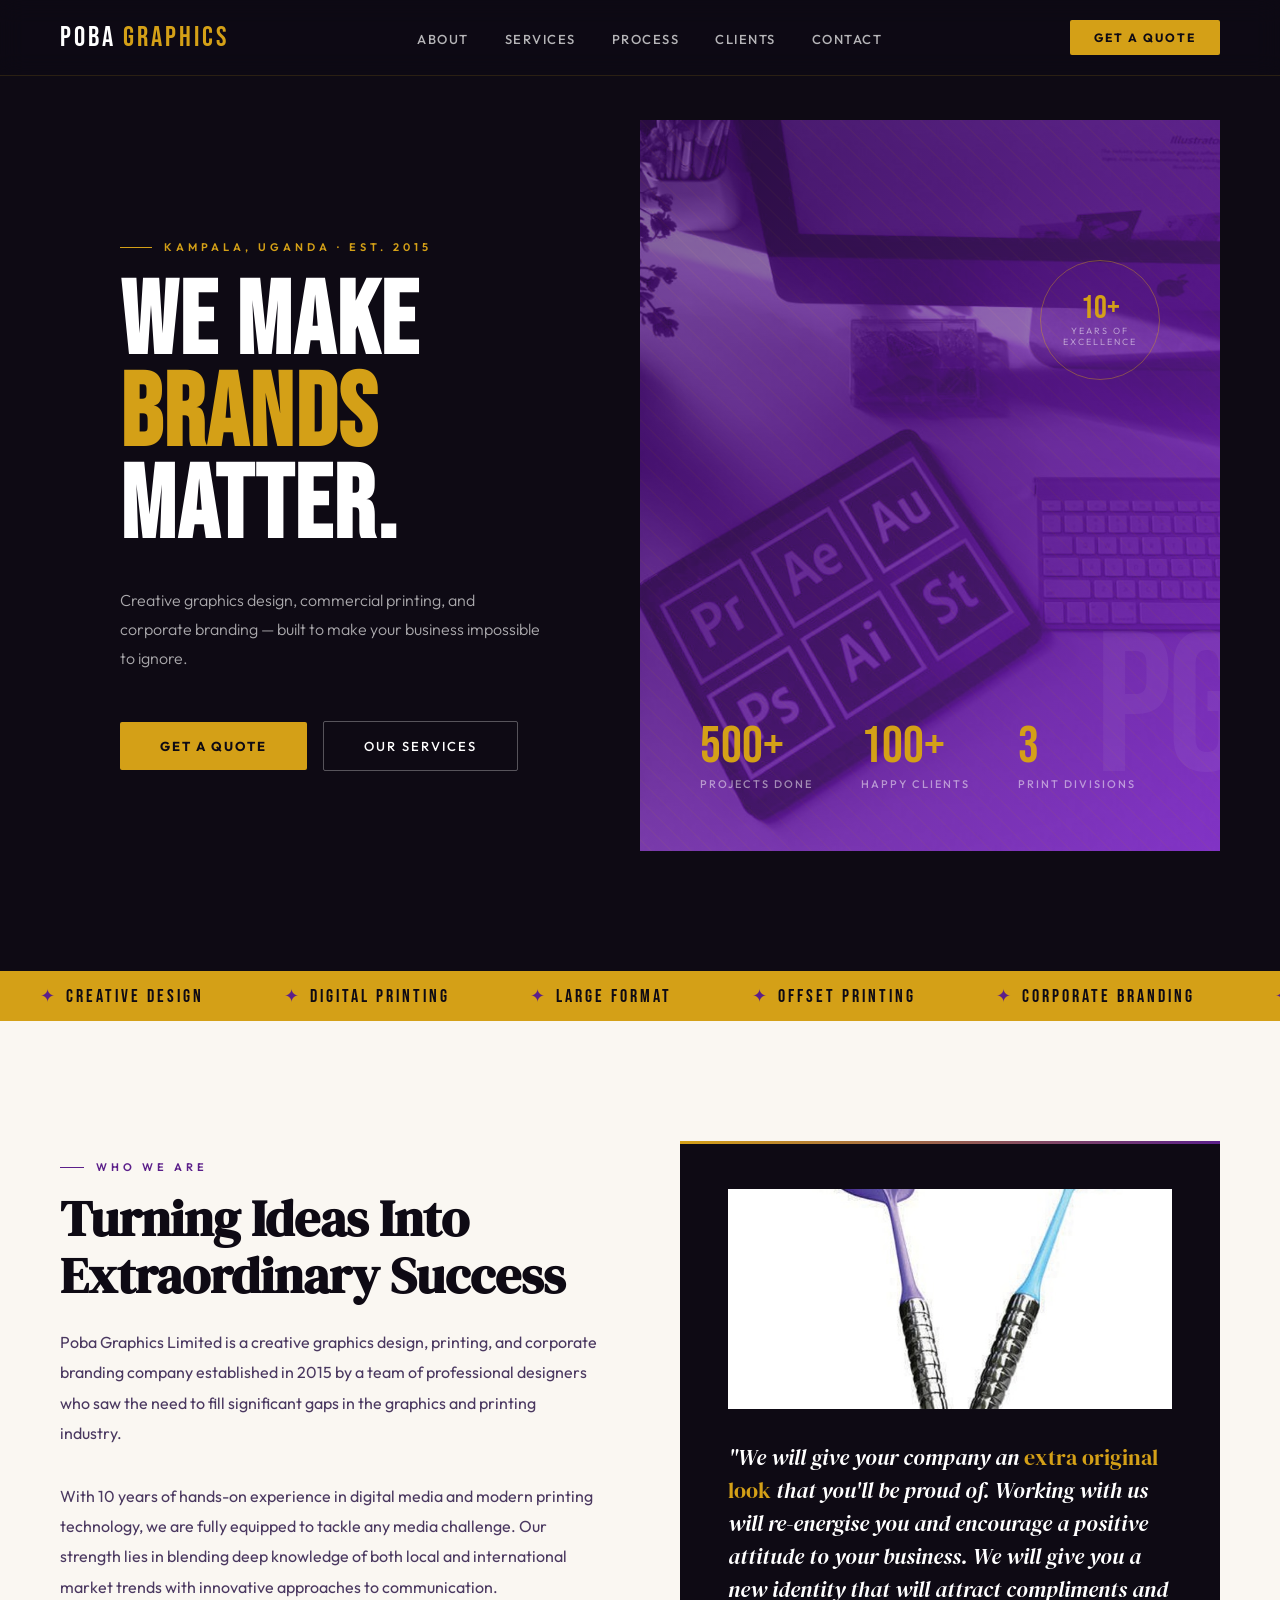
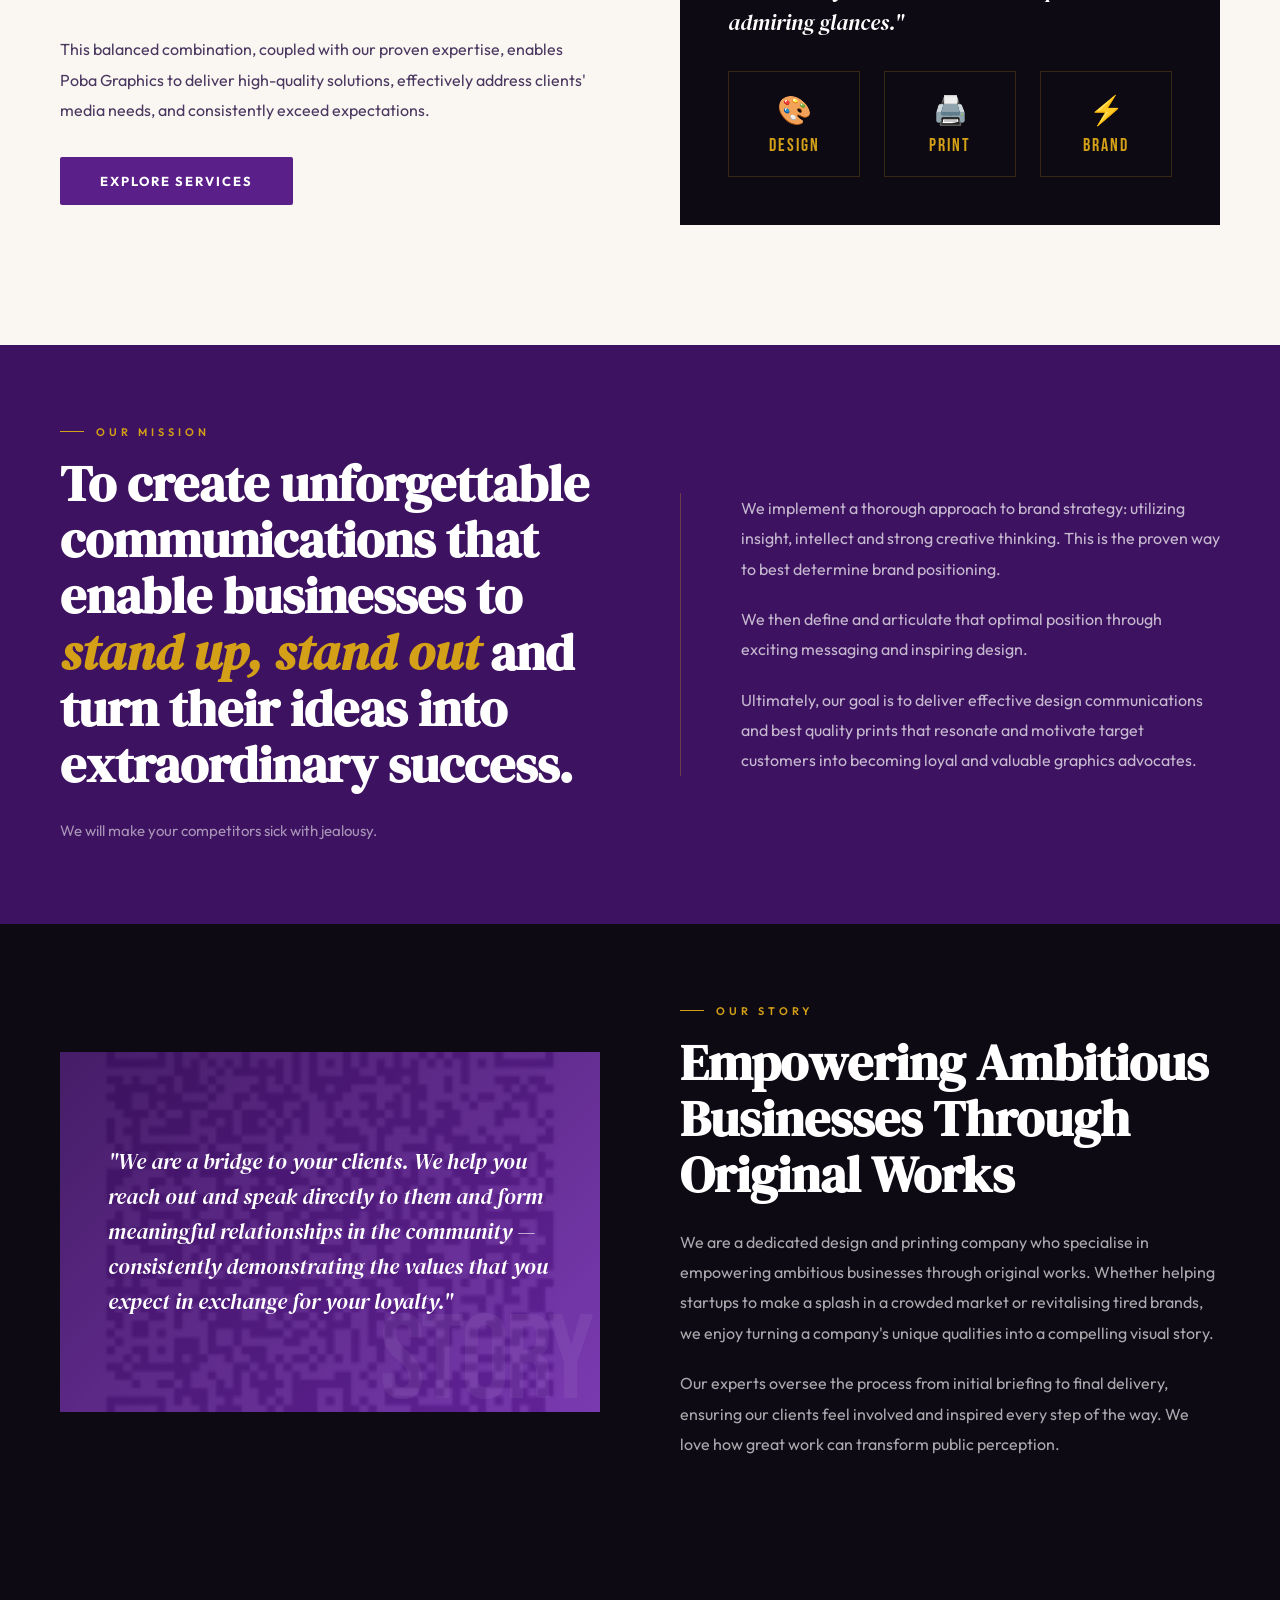
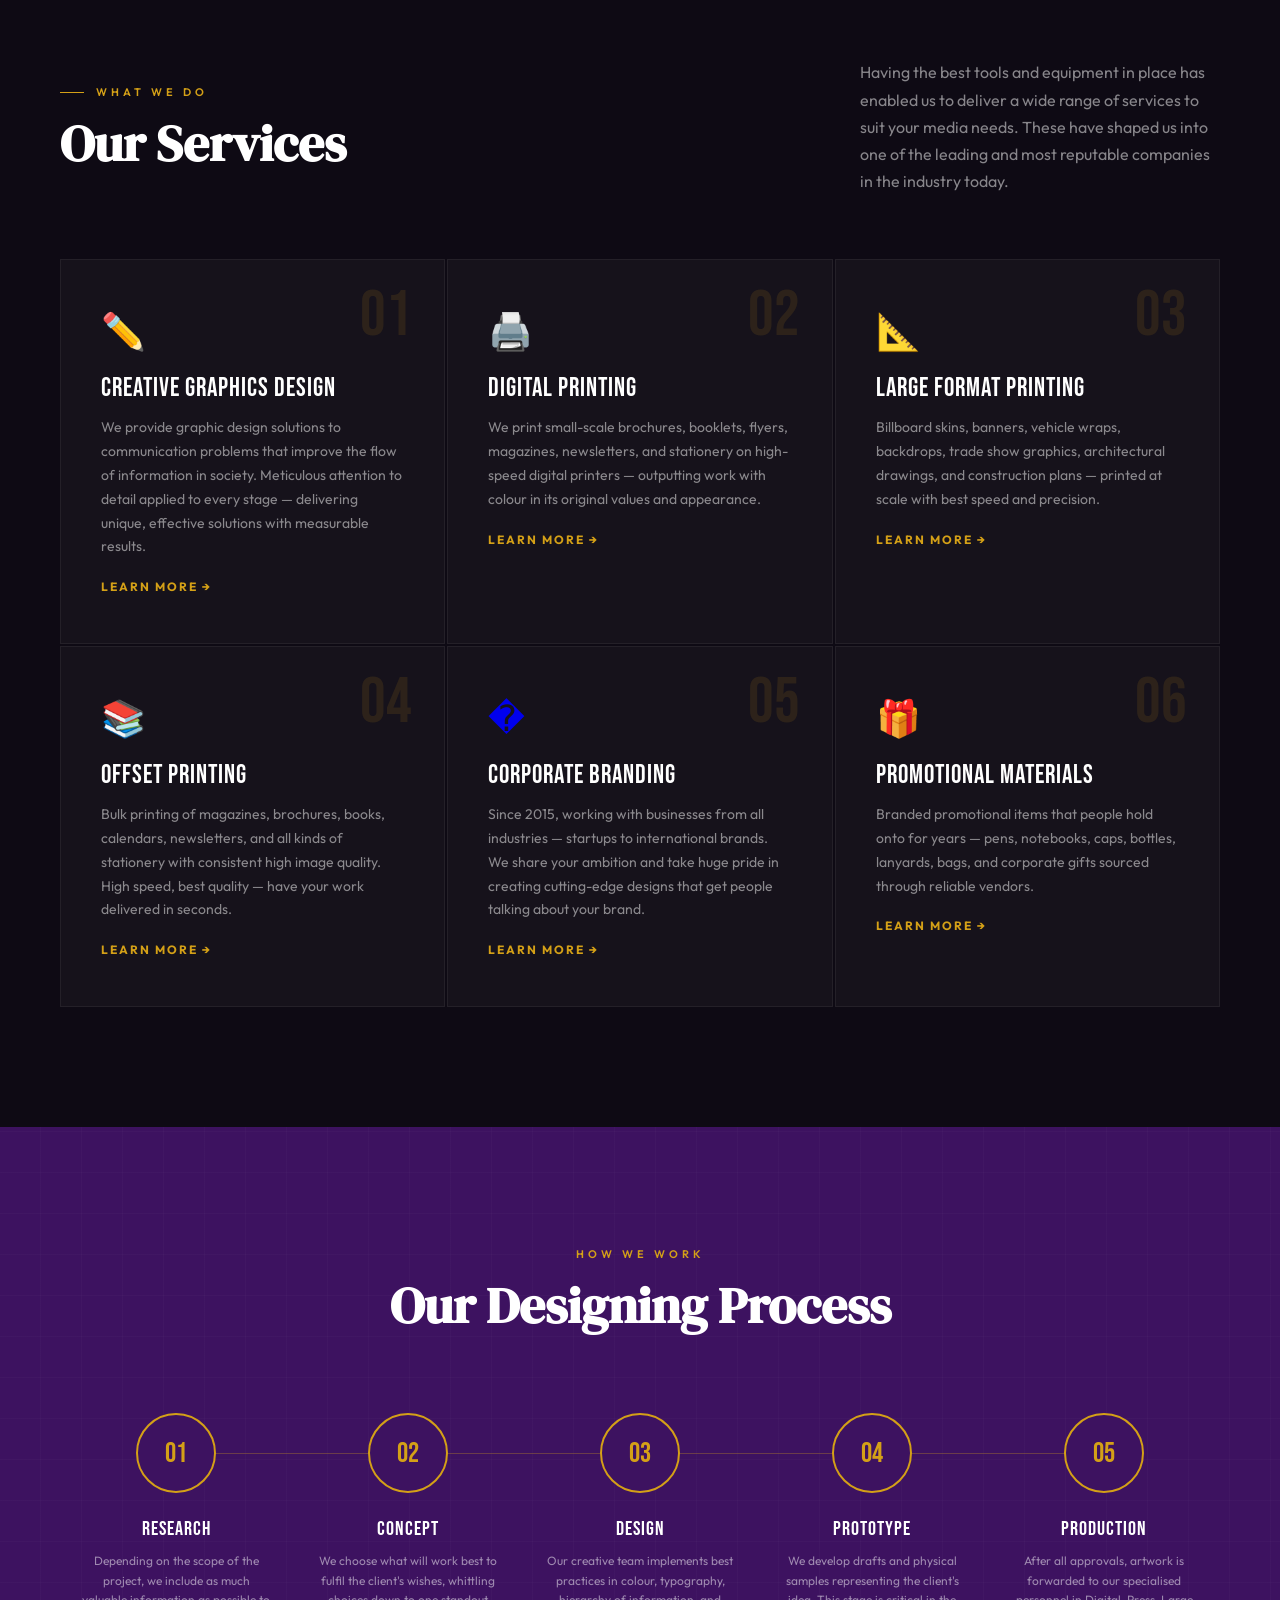
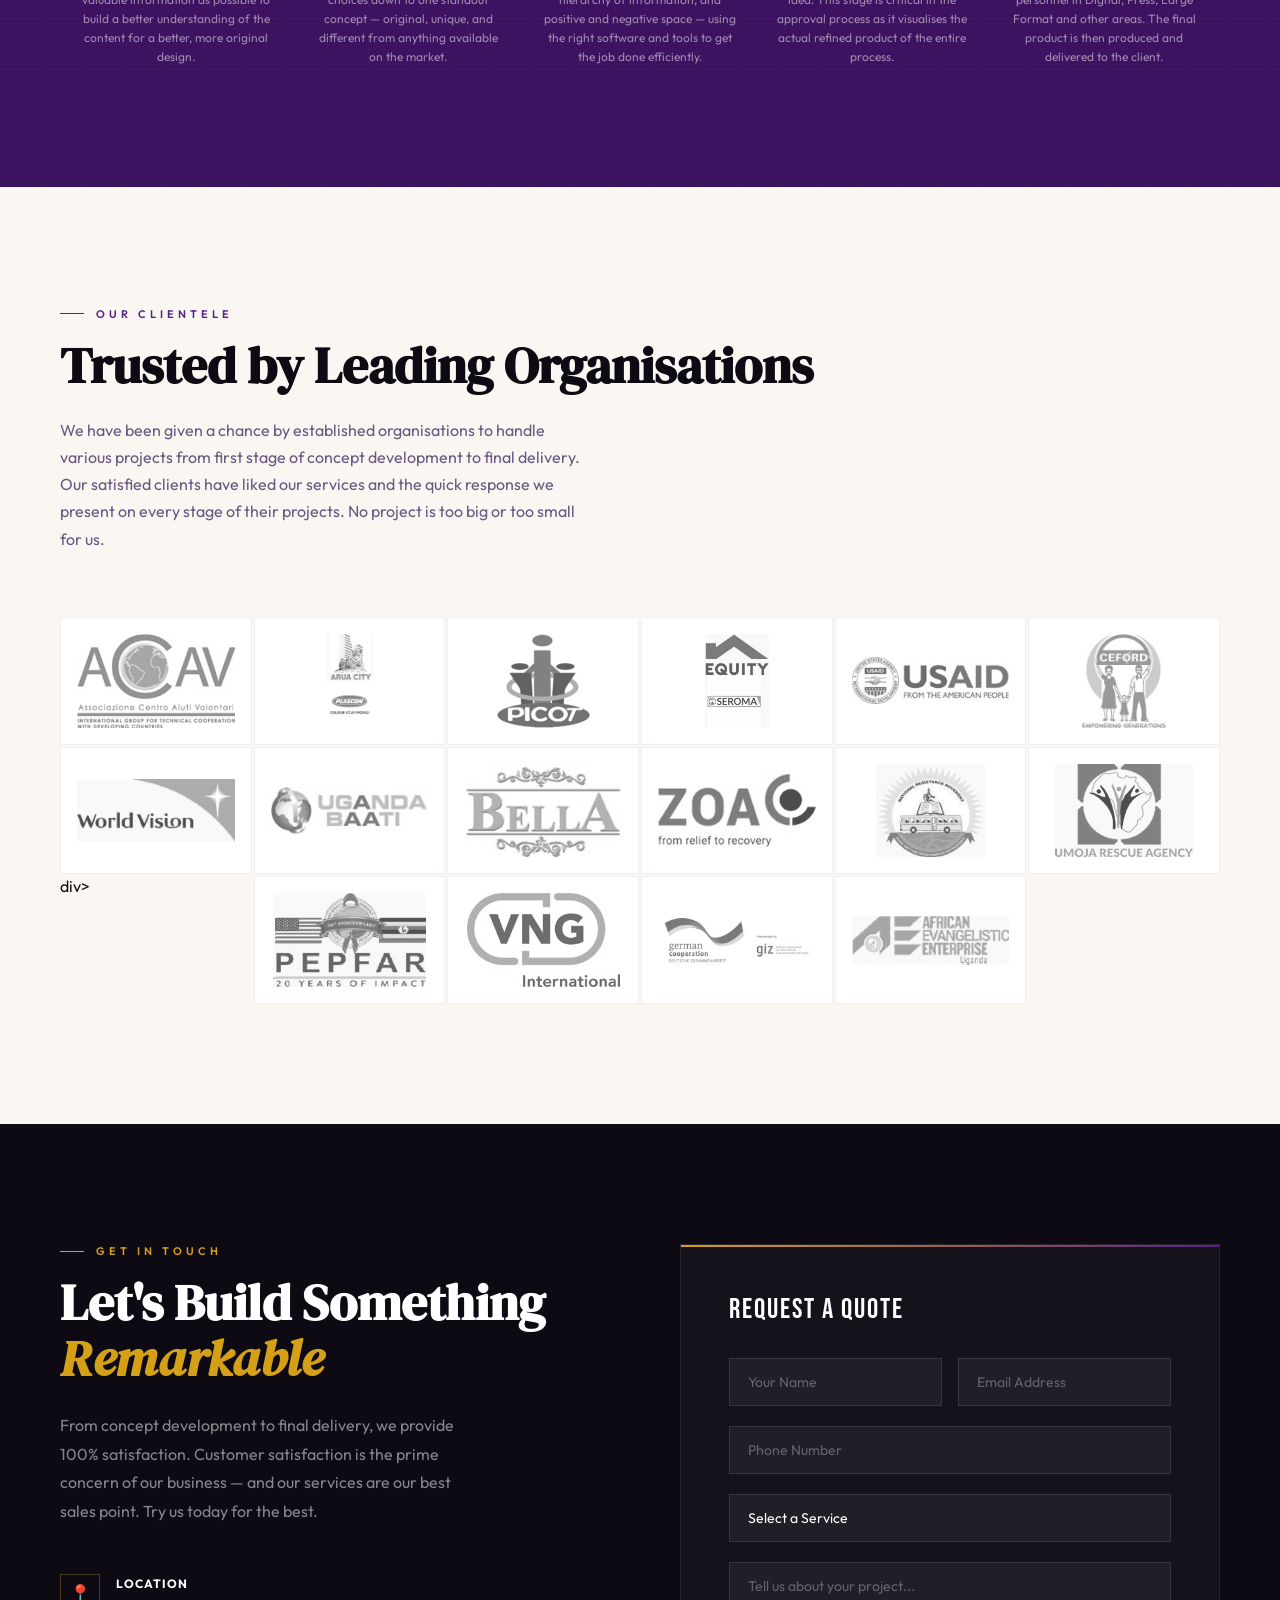
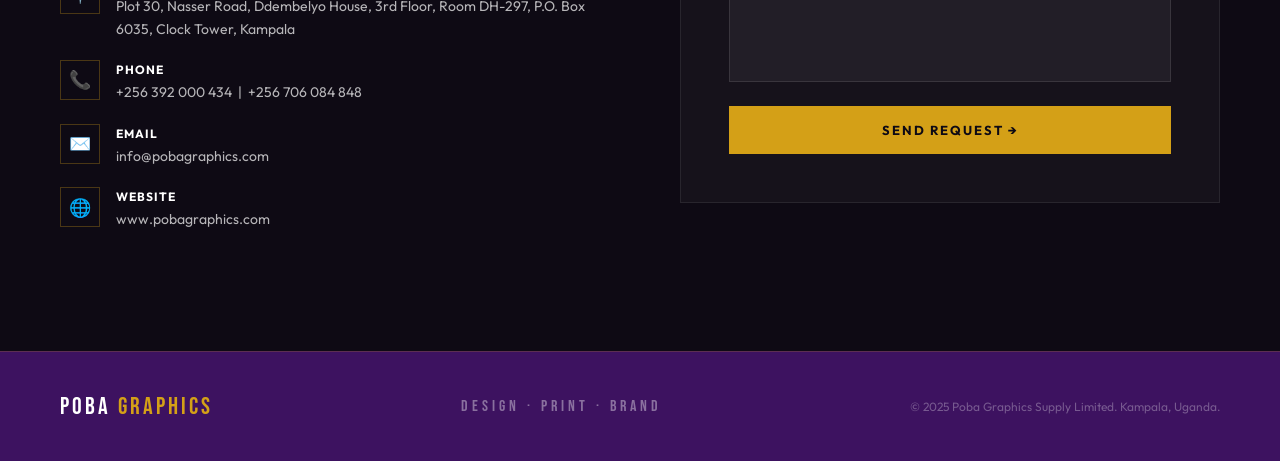
==== index.html @ cf78d679 "Rename to index.html, fix service links, add .nojekyll for GitHub Pages" ====
<!DOCTYPE html>
<html lang="en">
<head>
<meta charset="UTF-8">
<meta name="viewport" content="width=device-width, initial-scale=1.0">
<title>Poba Graphics Supply Limited | Design · Print · Brand</title>
<link href="https://fonts.googleapis.com/css2?family=Bebas+Neue&family=Outfit:wght@300;400;500;600;700&family=DM+Serif+Display:ital@0;1&display=swap" rel="stylesheet">
<link rel="stylesheet" href="poba-graphics.css">
</head>
<body>

<!-- NAV -->
<nav>
  <a href="#" class="nav-logo">POBA <span>GRAPHICS</span></a>
  <ul class="nav-links">
    <li><a href="#about">About</a></li>
    <li><a href="#services">Services</a></li>
    <li><a href="#process">Process</a></li>
    <li><a href="#clients">Clients</a></li>
    <li><a href="#contact">Contact</a></li>
  </ul>
  <a href="#contact" class="nav-cta">Get a Quote</a>
</nav>

<!-- HERO -->
<section id="hero">
  <div class="hero-left">
    <p class="hero-eyebrow">Kampala, Uganda · Est. 2015</p>
    <h1>WE MAKE <em>BRANDS</em> MATTER.</h1>
    <p class="hero-sub">Creative graphics design, commercial printing, and corporate branding — built to make your business impossible to ignore.</p>
    <div class="hero-actions">
      <a href="#contact" class="btn-primary">Get a Quote</a>
      <a href="#services" class="btn-outline">Our Services</a>
    </div>
  </div>
  <div class="hero-right">
    <div class="hero-bg-shape"></div>
    <div class="hero-pattern"></div>
    <img src="images/landing page.jpeg" alt="Poba Graphics" style="position:absolute;inset:0;width:100%;height:100%;object-fit:cover;opacity:0.35;mix-blend-mode:luminosity;">
    <div class="hero-big-text">PG</div>
    <div class="hero-badge">
      <span class="badge-year">10+</span>
      <span class="badge-since">Years of<br>Excellence</span>
    </div>
    <div class="hero-stats">
      <div class="stat-item">
        <div class="stat-num">500+</div>
        <div class="stat-label">Projects Done</div>
      </div>
      <div class="stat-item">
        <div class="stat-num">100+</div>
        <div class="stat-label">Happy Clients</div>
      </div>
      <div class="stat-item">
        <div class="stat-num">3</div>
        <div class="stat-label">Print Divisions</div>
      </div>
    </div>
  </div>
</section>

<!-- MARQUEE -->
<div class="marquee-bar">
  <div class="marquee-track" id="marqueeTrack"></div>
</div>

<!-- ABOUT -->
<section id="about">
  <div class="about-left fade-up">
    <p class="section-tag">Who We Are</p>
    <h2 class="section-title">Turning Ideas Into Extraordinary Success</h2>
    <p class="about-body">Poba Graphics Limited is a creative graphics design, printing, and corporate branding company established in 2015 by a team of professional designers who saw the need to fill significant gaps in the graphics and printing industry.</p>
    <p class="about-body">With 10 years of hands-on experience in digital media and modern printing technology, we are fully equipped to tackle any media challenge. Our strength lies in blending deep knowledge of both local and international market trends with innovative approaches to communication.</p>
    <p class="about-body">This balanced combination, coupled with our proven expertise, enables Poba Graphics to deliver high-quality solutions, effectively address clients' media needs, and consistently exceed expectations.</p>
    <a href="#services" class="btn-primary" style="background:var(--purple); color:white;">Explore Services</a>
  </div>
  <div class="about-right fade-up">
    <div class="about-card">
      <img src="images/profile 1.jpeg" alt="Poba Graphics Team" style="width:100%;height:220px;object-fit:cover;margin-bottom:32px;display:block;">
      <p class="about-card-quote">"We will give your company an <span>extra original look</span> that you'll be proud of. Working with us will re-energise you and encourage a positive attitude to your business. We will give you a new identity that will attract compliments and admiring glances."</p>
      <div class="about-pillars">
        <div class="pillar">
          <div class="pillar-icon">🎨</div>
          <div class="pillar-label">Design</div>
        </div>
        <div class="pillar">
          <div class="pillar-icon">🖨️</div>
          <div class="pillar-label">Print</div>
        </div>
        <div class="pillar">
          <div class="pillar-icon">⚡</div>
          <div class="pillar-label">Brand</div>
        </div>
      </div>
    </div>
  </div>
</section>

<!-- MISSION -->
<section id="mission" style="background:var(--purple-dark); padding:80px 60px;">
  <div style="display:grid; grid-template-columns:1fr 1fr; gap:80px; align-items:center; max-width:1200px; margin:0 auto;">
    <div class="fade-up">
      <p class="section-tag" style="color:var(--gold);">Our Mission</p>
      <h2 class="section-title" style="color:var(--white);">To create unforgettable communications that enable businesses to <em style="font-style:italic; color:var(--gold);">stand up, stand out</em> and turn their ideas into extraordinary success.</h2>
      <p style="font-size:15px; color:rgba(255,255,255,0.55); line-height:1.8; margin-top:16px;">We will make your competitors sick with jealousy.</p>
    </div>
    <div class="fade-up" style="border-left:1px solid rgba(212,160,23,0.3); padding-left:60px;">
      <p style="font-size:16px; color:rgba(255,255,255,0.7); line-height:1.9; margin-bottom:20px;">We implement a thorough approach to brand strategy: utilizing insight, intellect and strong creative thinking. This is the proven way to best determine brand positioning.</p>
      <p style="font-size:16px; color:rgba(255,255,255,0.7); line-height:1.9; margin-bottom:20px;">We then define and articulate that optimal position through exciting messaging and inspiring design.</p>
      <p style="font-size:16px; color:rgba(255,255,255,0.7); line-height:1.9;">Ultimately, our goal is to deliver effective design communications and best quality prints that resonate and motivate target customers into becoming loyal and valuable graphics advocates.</p>
    </div>
  </div>
</section>

<!-- OUR STORY -->
<section id="story" style="background:var(--dark); padding:80px 60px;">
  <div style="display:grid; grid-template-columns:1fr 1fr; gap:80px; align-items:center; max-width:1200px; margin:0 auto;">
    <div class="fade-up" style="background:var(--purple-dark); position:relative; overflow:hidden; min-height:360px; display:flex; align-items:center; justify-content:center;">
      <img src="images/yy.jpeg" alt="Poba Graphics Story" style="position:absolute;inset:0;width:100%;height:100%;object-fit:cover;opacity:0.3;">
      <div style="position:absolute; inset:0; background:linear-gradient(135deg,rgba(61,18,96,0.85),rgba(123,45,191,0.7));"></div>
      <p style="font-family:'Bebas Neue',sans-serif; font-size:120px; color:rgba(255,255,255,0.06); position:absolute; bottom:-10px; right:10px; line-height:1; letter-spacing:-4px; user-select:none;">STORY</p>
      <p style="font-family:'DM Serif Display',serif; font-size:22px; color:var(--white); line-height:1.6; padding:48px; position:relative; z-index:1; font-style:italic;">"We are a bridge to your clients. We help you reach out and speak directly to them and form meaningful relationships in the community — consistently demonstrating the values that you expect in exchange for your loyalty."</p>
    </div>
    <div class="fade-up">
      <p class="section-tag">Our Story</p>
      <h2 class="section-title" style="color:var(--white);">Empowering Ambitious Businesses Through Original Works</h2>
      <p style="font-size:16px; color:rgba(255,255,255,0.65); line-height:1.9; margin-bottom:20px;">We are a dedicated design and printing company who specialise in empowering ambitious businesses through original works. Whether helping startups to make a splash in a crowded market or revitalising tired brands, we enjoy turning a company's unique qualities into a compelling visual story.</p>
      <p style="font-size:16px; color:rgba(255,255,255,0.65); line-height:1.9;">Our experts oversee the process from initial briefing to final delivery, ensuring our clients feel involved and inspired every step of the way. We love how great work can transform public perception.</p>
    </div>
  </div>
</section>

<!-- SERVICES -->
<section id="services">
  <div class="services-header fade-up">
    <div>
      <p class="section-tag">What We Do</p>
      <h2 class="section-title" style="color:var(--white)">Our Services</h2>
    </div>
    <p class="services-intro">Having the best tools and equipment in place has enabled us to deliver a wide range of services to suit your media needs. These have shaped us into one of the leading and most reputable companies in the industry today.</p>
  </div>
  <div class="services-grid">
    <a href="services/creative-graphics.html" class="service-card fade-up">
      <div class="service-num">01</div>
      <div class="service-icon">✏️</div>
      <div class="service-name">Creative Graphics Design</div>
      <p class="service-desc">We provide graphic design solutions to communication problems that improve the flow of information in society. Meticulous attention to detail applied to every stage — delivering unique, effective solutions with measurable results.</p>
      <span class="service-link">Learn More →</span>
    </a>
    <a href="services/digital-printing.html" class="service-card fade-up">
      <div class="service-num">02</div>
      <div class="service-icon">🖨️</div>
      <div class="service-name">Digital Printing</div>
      <p class="service-desc">We print small-scale brochures, booklets, flyers, magazines, newsletters, and stationery on high-speed digital printers — outputting work with colour in its original values and appearance.</p>
      <span class="service-link">Learn More →</span>
    </a>
    <a href="services/large-format.html" class="service-card fade-up">
      <div class="service-num">03</div>
      <div class="service-icon">📐</div>
      <div class="service-name">Large Format Printing</div>
      <p class="service-desc">Billboard skins, banners, vehicle wraps, backdrops, trade show graphics, architectural drawings, and construction plans — printed at scale with best speed and precision.</p>
      <span class="service-link">Learn More →</span>
    </a>
    <a href="services/offset-printing.html" class="service-card fade-up">
      <div class="service-num">04</div>
      <div class="service-icon">📚</div>
      <div class="service-name">Offset Printing</div>
      <p class="service-desc">Bulk printing of magazines, brochures, books, calendars, newsletters, and all kinds of stationery with consistent high image quality. High speed, best quality — have your work delivered in seconds.</p>
      <span class="service-link">Learn More →</span>
    </a>
    <a href="services/corporate-branding.html" class="service-card fade-up">
      <div class="service-num">05</div>
      <div class="service-icon">�</div>
      <div class="service-name">Corporate Branding</div>
      <p class="service-desc">Since 2015, working with businesses from all industries — startups to international brands. We share your ambition and take huge pride in creating cutting-edge designs that get people talking about your brand.</p>
      <span class="service-link">Learn More →</span>
    </a>
    <a href="services/promotional-materials.html" class="service-card fade-up">
      <div class="service-num">06</div>
      <div class="service-icon">🎁</div>
      <div class="service-name">Promotional Materials</div>
      <p class="service-desc">Branded promotional items that people hold onto for years — pens, notebooks, caps, bottles, lanyards, bags, and corporate gifts sourced through reliable vendors.</p>
      <span class="service-link">Learn More →</span>
    </a>
  </div>
</section>

<!-- PROCESS -->
<section id="process">
  <div class="process-header fade-up">
    <p class="section-tag">How We Work</p>
    <h2 class="section-title" style="color:var(--white)">Our Designing Process</h2>
  </div>
  <div class="process-steps">
    <div class="step fade-up">
      <div class="step-circle">01</div>
      <div class="step-name">Research</div>
      <p class="step-desc">Depending on the scope of the project, we include as much valuable information as possible to build a better understanding of the content for a better, more original design.</p>
    </div>
    <div class="step fade-up">
      <div class="step-circle">02</div>
      <div class="step-name">Concept</div>
      <p class="step-desc">We choose what will work best to fulfil the client's wishes, whittling choices down to one standout concept — original, unique, and different from anything available on the market.</p>
    </div>
    <div class="step fade-up">
      <div class="step-circle">03</div>
      <div class="step-name">Design</div>
      <p class="step-desc">Our creative team implements best practices in colour, typography, hierarchy of information, and positive and negative space — using the right software and tools to get the job done efficiently.</p>
    </div>
    <div class="step fade-up">
      <div class="step-circle">04</div>
      <div class="step-name">Prototype</div>
      <p class="step-desc">We develop drafts and physical samples representing the client's idea. This stage is critical in the approval process as it visualises the actual refined product of the entire process.</p>
    </div>
    <div class="step fade-up">
      <div class="step-circle">05</div>
      <div class="step-name">Production</div>
      <p class="step-desc">After all approvals, artwork is forwarded to our specialised personnel in Digital, Press, Large Format and other areas. The final product is then produced and delivered to the client.</p>
    </div>
  </div>
</section>

<!-- CLIENTS -->
<section id="clients">
  <div class="clients-header fade-up">
    <p class="section-tag">Our Clientele</p>
    <h2 class="section-title">Trusted by Leading Organisations</h2>
    <p class="clients-sub">We have been given a chance by established organisations to handle various projects from first stage of concept development to final delivery. Our satisfied clients have liked our services and the quick response we present on every stage of their projects. No project is too big or too small for us.</p>
  </div>
  <div class="clients-grid">
    <div class="client-tile fade-up"><img src="images/clients/1.jpeg" alt="Client"></div>
    <div class="client-tile fade-up"><img src="images/clients/2.jpeg" alt="Client"></div>
    <div class="client-tile fade-up"><img src="images/clients/3.jpeg" alt="Client"></div>
    <div class="client-tile fade-up"><img src="images/clients/4.jpeg" alt="Client"></div>
    <div class="client-tile fade-up"><img src="images/clients/5.jpeg" alt="Client"></div>
    <div class="client-tile fade-up"><img src="images/clients/6.jpeg" alt="Client"></div>
    <div class="client-tile fade-up"><img src="images/clients/7.jpeg" alt="Client"></div>
    <div class="client-tile fade-up"><img src="images/clients/8.jpeg" alt="Client"></div>
    <div class="client-tile fade-up"><img src="images/clients/9.jpeg" alt="Client"></div>
    <div class="client-tile fade-up"><img src="images/clients/10.jpeg" alt="Client"></div>
    <div class="client-tile fade-up"><img src="images/clients/11.jpeg" alt="Client"></div>
    <div class="client-tile fade-up"><img src="images/clients/12.jpeg" alt="Client"></div>div>
    <div class="client-tile fade-up"><img src="images/clients/13.jpeg" alt="Client"></div>
    <div class="client-tile fade-up"><img src="images/clients/14.jpeg" alt="Client"></div>
    <div class="client-tile fade-up"><img src="images/clients/15.jpeg" alt="Client"></div>
    <div class="client-tile fade-up"><img src="images/clients/16.jpeg" alt="Client"></div>
  </div>
</section>

<!-- CONTACT -->
<section id="contact">
  <div class="contact-left fade-up">
    <p class="section-tag">Get In Touch</p>
    <h2 class="section-title">Let's Build Something <em style="font-style:italic; color:var(--gold)">Remarkable</em></h2>
    <p class="contact-tagline">From concept development to final delivery, we provide 100% satisfaction. Customer satisfaction is the prime concern of our business — and our services are our best sales point. Try us today for the best.</p>
    <div class="contact-info">
      <div class="contact-item">
        <div class="contact-icon">📍</div>
        <div class="contact-text">
          <strong>Location</strong>
          Plot 30, Nasser Road, Ddembelyo House, 3rd Floor, Room DH-297, P.O. Box 6035, Clock Tower, Kampala
        </div>
      </div>
      <div class="contact-item">
        <div class="contact-icon">📞</div>
        <div class="contact-text">
          <strong>Phone</strong>
          +256 392 000 434 &nbsp;|&nbsp; +256 706 084 848
        </div>
      </div>
      <div class="contact-item">
        <div class="contact-icon">✉️</div>
        <div class="contact-text">
          <strong>Email</strong>
          info@pobagraphics.com
        </div>
      </div>
      <div class="contact-item">
        <div class="contact-icon">🌐</div>
        <div class="contact-text">
          <strong>Website</strong>
          www.pobagraphics.com
        </div>
      </div>
    </div>
  </div>
  <div class="contact-form-area fade-up">
    <div class="form-title">REQUEST A QUOTE</div>
    <div class="form-row">
      <div class="form-group"><input type="text" placeholder="Your Name"></div>
      <div class="form-group"><input type="email" placeholder="Email Address"></div>
    </div>
    <div class="form-group"><input type="tel" placeholder="Phone Number"></div>
    <div class="form-group">
      <select>
        <option value="" disabled selected>Select a Service</option>
        <option>Creative Graphics Design</option>
        <option>Digital Printing</option>
        <option>Large Format Printing</option>
        <option>Offset Printing</option>
        <option>Corporate Branding</option>
        <option>Promotional Materials</option>
      </select>
    </div>
    <div class="form-group"><textarea placeholder="Tell us about your project..."></textarea></div>
    <button class="btn-submit">Send Request →</button>
  </div>
</section>

<!-- FOOTER -->
<footer>
  <div class="footer-logo">POBA <span>GRAPHICS</span></div>
  <div class="footer-tagline">DESIGN · PRINT · BRAND</div>
  <div class="footer-copy">© 2025 Poba Graphics Supply Limited. Kampala, Uganda.</div>
</footer>

<script>
  // Marquee content
  const items = ['Creative Design','Digital Printing','Large Format','Offset Printing','Corporate Branding','Promotional Materials','10 Years Experience','Based in Kampala'];
  const track = document.getElementById('marqueeTrack');
  const repeated = [...items, ...items, ...items, ...items];
  repeated.forEach(t => {
    const el = document.createElement('span');
    el.className = 'marquee-item';
    el.innerHTML = `<span class="marquee-dot">✦</span>${t}`;
    track.appendChild(el);
  });

  // Scroll animations
  const observer = new IntersectionObserver((entries) => {
    entries.forEach(e => { if (e.isIntersecting) e.target.classList.add('visible'); });
  }, { threshold: 0.1, rootMargin: '0px 0px -40px 0px' });
  document.querySelectorAll('.fade-up').forEach((el, i) => {
    el.style.transitionDelay = `${(i % 6) * 0.08}s`;
    observer.observe(el);
  });

  // Nav shrink on scroll
  window.addEventListener('scroll', () => {
    document.querySelector('nav').style.padding = window.scrollY > 60 ? '12px 60px' : '20px 60px';
  });

  // Form submit
  document.querySelector('.btn-submit').addEventListener('click', function() {
    this.textContent = '✓ Message Sent!';
    this.style.background = '#2ECC71';
    setTimeout(() => { this.textContent = 'Send Request →'; this.style.background = ''; }, 3000);
  });
</script>
</body>
</html>
---- poba-graphics.css ----
:root {
  --purple: #5B1F8A;
  --purple-dark: #3D1260;
  --purple-mid: #7B2DBF;
  --gold: #D4A017;
  --gold-light: #F0C040;
  --cream: #FAF7F2;
  --dark: #0E0A14;
  --gray: #8A7A9A;
  --white: #ffffff;
}

* { margin: 0; padding: 0; box-sizing: border-box; }

html { scroll-behavior: smooth; }

body {
  font-family: 'Outfit', sans-serif;
  background: var(--dark);
  color: var(--white);
  overflow-x: hidden;
}

/* ── NAV ── */
nav {
  position: fixed; top: 0; left: 0; right: 0; z-index: 100;
  padding: 20px 60px;
  display: flex; align-items: center; justify-content: space-between;
  background: rgba(14,10,20,0.85);
  backdrop-filter: blur(12px);
  border-bottom: 1px solid rgba(212,160,23,0.15);
  transition: padding 0.3s;
}
.nav-logo {
  font-family: 'Bebas Neue', sans-serif;
  font-size: 28px;
  letter-spacing: 3px;
  color: var(--white);
  text-decoration: none;
}
.nav-logo span { color: var(--gold); }
.nav-links { display: flex; gap: 36px; list-style: none; }
.nav-links a {
  font-size: 13px; font-weight: 500; letter-spacing: 1.5px;
  text-transform: uppercase; color: rgba(255,255,255,0.7);
  text-decoration: none; transition: color 0.2s;
}
.nav-links a:hover { color: var(--gold); }
.nav-cta {
  background: var(--gold); color: var(--dark);
  padding: 10px 24px; border-radius: 2px;
  font-size: 12px; font-weight: 700; letter-spacing: 2px;
  text-transform: uppercase; text-decoration: none;
  transition: background 0.2s, transform 0.2s;
}
.nav-cta:hover { background: var(--gold-light); transform: translateY(-1px); }

/* ── HERO ── */
#hero {
  min-height: 100vh;
  display: grid; grid-template-columns: 1fr 1fr;
  position: relative; overflow: hidden;
}
.hero-left {
  display: flex; flex-direction: column; justify-content: center;
  padding: 120px 60px 80px;
  position: relative; z-index: 2;
}
.hero-eyebrow {
  font-size: 11px; font-weight: 600; letter-spacing: 4px;
  text-transform: uppercase; color: var(--gold);
  margin-bottom: 24px;
  display: flex; align-items: center; gap: 12px;
}
.hero-eyebrow::before {
  content: ''; display: block;
  width: 32px; height: 1px; background: var(--gold);
}
h1 {
  font-family: 'Bebas Neue', sans-serif;
  font-size: clamp(72px, 8vw, 120px);
  line-height: 0.9;
  letter-spacing: 2px;
  color: var(--white);
  margin-bottom: 32px;
}
h1 em {
  font-style: normal; color: var(--gold);
  display: block;
}
.hero-sub {
  font-size: 16px; font-weight: 300; line-height: 1.8;
  color: rgba(255,255,255,0.65);
  max-width: 420px;
  margin-bottom: 48px;
}
.hero-actions { display: flex; gap: 16px; align-items: center; }
.btn-primary {
  background: var(--gold); color: var(--dark);
  padding: 16px 40px; border-radius: 2px;
  font-size: 13px; font-weight: 700; letter-spacing: 2px;
  text-transform: uppercase; text-decoration: none;
  transition: all 0.25s;
  display: inline-block;
}
.btn-primary:hover { background: var(--gold-light); transform: translateY(-2px); box-shadow: 0 12px 32px rgba(212,160,23,0.3); }
.btn-outline {
  border: 1px solid rgba(255,255,255,0.3); color: var(--white);
  padding: 16px 40px; border-radius: 2px;
  font-size: 13px; font-weight: 500; letter-spacing: 2px;
  text-transform: uppercase; text-decoration: none;
  transition: all 0.25s;
}
.btn-outline:hover { border-color: var(--gold); color: var(--gold); }

.hero-right {
  position: relative; overflow: hidden;
}
.hero-bg-shape {
  position: absolute; inset: 0;
  background: linear-gradient(135deg, var(--purple-dark) 0%, var(--purple) 50%, var(--purple-mid) 100%);
}
.hero-pattern {
  position: absolute; inset: 0; opacity: 0.06;
  background-image:
    repeating-linear-gradient(45deg, var(--gold) 0, var(--gold) 1px, transparent 0, transparent 50%);
  background-size: 20px 20px;
}
.hero-big-text {
  position: absolute; bottom: 40px; right: -20px;
  font-family: 'Bebas Neue', sans-serif;
  font-size: 200px; line-height: 1;
  color: rgba(255,255,255,0.05);
  letter-spacing: -5px;
  white-space: nowrap;
  user-select: none;
}
.hero-stats {
  position: absolute; bottom: 60px; left: 60px;
  display: flex; gap: 48px;
}
.stat-item { text-align: left; }
.stat-num {
  font-family: 'Bebas Neue', sans-serif;
  font-size: 52px; line-height: 1;
  color: var(--gold);
}
.stat-label {
  font-size: 11px; font-weight: 500;
  letter-spacing: 2px; text-transform: uppercase;
  color: rgba(255,255,255,0.5);
  margin-top: 4px;
}
.hero-badge {
  position: absolute; top: 140px; right: 60px;
  width: 120px; height: 120px;
  border: 1px solid rgba(212,160,23,0.4);
  border-radius: 50%;
  display: flex; flex-direction: column;
  align-items: center; justify-content: center;
  text-align: center;
}
.hero-badge .badge-year {
  font-family: 'Bebas Neue', sans-serif;
  font-size: 32px; color: var(--gold); line-height: 1;
}
.hero-badge .badge-since {
  font-size: 9px; letter-spacing: 2px;
  color: rgba(255,255,255,0.5); text-transform: uppercase;
}

/* ── MARQUEE ── */
.marquee-bar {
  background: var(--gold);
  padding: 14px 0; overflow: hidden;
}
.marquee-track {
  display: flex; gap: 0;
  animation: marquee 20s linear infinite;
  white-space: nowrap;
}
.marquee-item {
  font-family: 'Bebas Neue', sans-serif;
  font-size: 18px; letter-spacing: 3px;
  color: var(--dark);
  padding: 0 40px;
  flex-shrink: 0;
}
.marquee-dot {
  color: var(--purple);
  padding: 0 8px 0 0;
}
@keyframes marquee {
  0% { transform: translateX(0); }
  100% { transform: translateX(-50%); }
}

/* ── SECTION BASE ── */
section { padding: 120px 60px; }
.section-tag {
  font-size: 11px; font-weight: 600; letter-spacing: 4px;
  text-transform: uppercase; color: var(--gold);
  margin-bottom: 16px;
  display: flex; align-items: center; gap: 12px;
}
.section-tag::before {
  content: ''; width: 24px; height: 1px; background: var(--gold);
}
.section-title {
  font-family: 'DM Serif Display', serif;
  font-size: clamp(36px, 4vw, 56px);
  line-height: 1.1;
  margin-bottom: 24px;
}

/* ── ABOUT ── */
#about {
  background: var(--cream);
  color: var(--dark);
  display: grid; grid-template-columns: 1fr 1fr; gap: 80px;
  align-items: center;
}
#about .section-tag { color: var(--purple); }
#about .section-tag::before { background: var(--purple); }
#about .section-title { color: var(--dark); }
.about-body {
  font-size: 16px; line-height: 1.9;
  color: #4A3860;
  margin-bottom: 32px;
}
.about-right { position: relative; }
.about-card {
  background: var(--dark);
  padding: 48px;
  position: relative;
  overflow: hidden;
}
.about-card::before {
  content: '';
  position: absolute; top: 0; left: 0; right: 0;
  height: 3px;
  background: linear-gradient(90deg, var(--gold), var(--purple));
}
.about-card-quote {
  font-family: 'DM Serif Display', serif;
  font-size: 22px; line-height: 1.5;
  color: var(--white);
  margin-bottom: 32px;
  font-style: italic;
}
.about-card-quote span { color: var(--gold); font-style: normal; }
.about-pillars {
  display: flex; gap: 24px;
}
.pillar {
  flex: 1; text-align: center;
  border: 1px solid rgba(212,160,23,0.2);
  padding: 20px 12px;
}
.pillar-icon { font-size: 28px; margin-bottom: 8px; }
.pillar-label {
  font-family: 'Bebas Neue', sans-serif;
  font-size: 18px; letter-spacing: 2px;
  color: var(--gold);
}

/* ── SERVICES ── */
#services {
  background: var(--dark);
}
.services-header {
  display: flex; justify-content: space-between; align-items: flex-end;
  margin-bottom: 64px;
}
.services-intro {
  font-size: 16px; color: rgba(255,255,255,0.5);
  max-width: 360px; line-height: 1.7;
}
.services-grid {
  display: grid; grid-template-columns: repeat(3, 1fr); gap: 2px;
}
.service-card {
  background: rgba(255,255,255,0.03);
  border: 1px solid rgba(255,255,255,0.06);
  padding: 48px 40px;
  transition: all 0.3s;
  position: relative; overflow: hidden;
  cursor: default;
}
.service-card::before {
  content: '';
  position: absolute; bottom: 0; left: 0; right: 0; height: 0;
  background: linear-gradient(180deg, transparent, rgba(91,31,138,0.3));
  transition: height 0.4s;
}
.service-card:hover { border-color: rgba(212,160,23,0.4); transform: translateY(-4px); }
.service-card:hover::before { height: 100%; }
.service-num {
  font-family: 'Bebas Neue', sans-serif;
  font-size: 64px; line-height: 1;
  color: rgba(212,160,23,0.12);
  position: absolute; top: 24px; right: 32px;
  transition: color 0.3s;
}
.service-card:hover .service-num { color: rgba(212,160,23,0.25); }
.service-icon { font-size: 36px; margin-bottom: 20px; }
.service-name {
  font-family: 'Bebas Neue', sans-serif;
  font-size: 26px; letter-spacing: 1px;
  color: var(--white);
  margin-bottom: 12px;
}
.service-desc {
  font-size: 14px; color: rgba(255,255,255,0.5);
  line-height: 1.7;
}

/* ── PROCESS ── */
#process {
  background: var(--purple-dark);
  position: relative; overflow: hidden;
}
#process::before {
  content: '';
  position: absolute; inset: 0;
  background-image: repeating-linear-gradient(
    0deg, transparent, transparent 40px,
    rgba(255,255,255,0.02) 40px, rgba(255,255,255,0.02) 41px
  ),
  repeating-linear-gradient(
    90deg, transparent, transparent 40px,
    rgba(255,255,255,0.02) 40px, rgba(255,255,255,0.02) 41px
  );
}
.process-header { text-align: center; margin-bottom: 80px; position: relative; z-index: 1; }
.process-header .section-tag { justify-content: center; }
.process-header .section-tag::before { display: none; }
.process-steps {
  display: grid; grid-template-columns: repeat(5, 1fr);
  gap: 0; position: relative; z-index: 1;
}
.process-steps::before {
  content: '';
  position: absolute; top: 40px; left: 10%; right: 10%;
  height: 1px; background: rgba(212,160,23,0.3);
  z-index: 0;
}
.step {
  text-align: center; padding: 0 20px;
  position: relative; z-index: 1;
}
.step-circle {
  width: 80px; height: 80px;
  border: 2px solid var(--gold);
  border-radius: 50%;
  display: flex; align-items: center; justify-content: center;
  margin: 0 auto 24px;
  background: var(--purple-dark);
  font-family: 'Bebas Neue', sans-serif;
  font-size: 28px; color: var(--gold);
  transition: all 0.3s;
}
.step:hover .step-circle {
  background: var(--gold); color: var(--dark);
  transform: scale(1.1);
}
.step-name {
  font-family: 'Bebas Neue', sans-serif;
  font-size: 20px; letter-spacing: 1px;
  color: var(--white);
  margin-bottom: 10px;
}
.step-desc {
  font-size: 12px; color: rgba(255,255,255,0.5);
  line-height: 1.6;
}

/* ── CLIENTS ── */
#clients {
  background: var(--cream); color: var(--dark);
}
#clients .section-tag { color: var(--purple); }
#clients .section-tag::before { background: var(--purple); }
#clients .section-title { color: var(--dark); }
.clients-header { margin-bottom: 64px; }
.clients-sub {
  font-size: 16px; color: #6A5680; line-height: 1.7; max-width: 520px;
}
.clients-grid {
  display: grid; grid-template-columns: repeat(6, 1fr);
  gap: 2px;
}
.client-tile {
  background: var(--white);
  padding: 28px 20px;
  text-align: center;
  border: 1px solid rgba(0,0,0,0.06);
  transition: all 0.2s;
}
.client-tile:hover {
  border-color: var(--purple);
  transform: translateY(-3px);
  box-shadow: 0 8px 24px rgba(91,31,138,0.12);
}
.client-name {
  font-family: 'Bebas Neue', sans-serif;
  font-size: 16px; letter-spacing: 1px;
  color: var(--dark);
}
.client-type {
  font-size: 10px; color: var(--gray);
  letter-spacing: 1px; text-transform: uppercase;
  margin-top: 4px;
}

/* ── CONTACT ── */
#contact {
  background: var(--dark);
  display: grid; grid-template-columns: 1fr 1fr; gap: 80px;
  align-items: start;
}
.contact-left .section-title { color: var(--white); }
.contact-tagline {
  font-size: 16px; color: rgba(255,255,255,0.5);
  line-height: 1.8; margin-bottom: 48px;
  max-width: 400px;
}
.contact-info { display: flex; flex-direction: column; gap: 20px; }
.contact-item {
  display: flex; gap: 16px; align-items: flex-start;
}
.contact-icon {
  width: 40px; height: 40px;
  border: 1px solid rgba(212,160,23,0.3);
  display: flex; align-items: center; justify-content: center;
  font-size: 18px; flex-shrink: 0;
}
.contact-text { font-size: 14px; line-height: 1.6; color: rgba(255,255,255,0.7); }
.contact-text strong { color: var(--white); display: block; font-size: 12px; letter-spacing: 1px; text-transform: uppercase; margin-bottom: 2px; }

.contact-form-area {
  background: rgba(255,255,255,0.03);
  border: 1px solid rgba(255,255,255,0.08);
  padding: 48px;
  position: relative;
}
.contact-form-area::before {
  content: '';
  position: absolute; top: 0; left: 0; right: 0; height: 2px;
  background: linear-gradient(90deg, var(--gold), var(--purple));
}
.form-title {
  font-family: 'Bebas Neue', sans-serif;
  font-size: 28px; letter-spacing: 2px;
  color: var(--white); margin-bottom: 32px;
}
.form-group { margin-bottom: 20px; }
.form-group input, .form-group select, .form-group textarea {
  width: 100%;
  background: rgba(255,255,255,0.05);
  border: 1px solid rgba(255,255,255,0.1);
  color: var(--white);
  padding: 14px 18px;
  font-family: 'Outfit', sans-serif;
  font-size: 14px;
  outline: none;
  transition: border-color 0.2s;
  appearance: none;
}
.form-group input::placeholder,
.form-group textarea::placeholder { color: rgba(255,255,255,0.3); }
.form-group input:focus,
.form-group select:focus,
.form-group textarea:focus { border-color: var(--gold); }
.form-group select option { background: var(--dark); color: var(--white); }
.form-group textarea { height: 120px; resize: none; }
.form-row { display: grid; grid-template-columns: 1fr 1fr; gap: 16px; }
.btn-submit {
  width: 100%; background: var(--gold); color: var(--dark);
  border: none; padding: 16px;
  font-family: 'Outfit', sans-serif;
  font-size: 13px; font-weight: 700; letter-spacing: 2px;
  text-transform: uppercase; cursor: pointer;
  transition: all 0.25s;
}
.btn-submit:hover { background: var(--gold-light); transform: translateY(-2px); }

/* ── FOOTER ── */
footer {
  background: var(--purple-dark);
  padding: 40px 60px;
  display: flex; align-items: center; justify-content: space-between;
  border-top: 1px solid rgba(212,160,23,0.2);
}
.footer-logo {
  font-family: 'Bebas Neue', sans-serif;
  font-size: 24px; letter-spacing: 3px; color: var(--white);
}
.footer-logo span { color: var(--gold); }
.footer-tagline {
  font-family: 'Bebas Neue', sans-serif;
  font-size: 16px; letter-spacing: 4px;
  color: rgba(255,255,255,0.4);
}
.footer-copy {
  font-size: 12px; color: rgba(255,255,255,0.3);
}

/* ── ANIMATIONS ── */
.fade-up {
  opacity: 0; transform: translateY(40px);
  transition: opacity 0.7s ease, transform 0.7s ease;
}
.fade-up.visible { opacity: 1; transform: translateY(0); }

/* ── RESPONSIVE ── */
@media (max-width: 900px) {
  nav { padding: 16px 24px; }
  .nav-links { display: none; }
  #hero { grid-template-columns: 1fr; }
  .hero-right { display: none; }
  section { padding: 80px 24px; }
  #about, #contact { grid-template-columns: 1fr; gap: 40px; }
  .services-grid { grid-template-columns: 1fr 1fr; }
  .process-steps { grid-template-columns: 1fr; gap: 32px; }
  .process-steps::before { display: none; }
  .clients-grid { grid-template-columns: repeat(3, 1fr); }
  .services-header { flex-direction: column; align-items: flex-start; gap: 16px; }
  footer { flex-direction: column; gap: 16px; text-align: center; }
}

/* ── MISSION & STORY responsive ── */
@media (max-width: 900px) {
  #mission > div,
  #story > div {
    grid-template-columns: 1fr !important;
    gap: 40px !important;
  }
  #story > div > div:first-child {
    min-height: 240px !important;
  }
  #mission,
  #story {
    padding: 60px 24px !important;
  }
  #mission > div > div:last-child {
    border-left: none !important;
    padding-left: 0 !important;
    border-top: 1px solid rgba(212,160,23,0.3);
    padding-top: 32px;
  }
}

/* ── SERVICE CARD AS LINK ── */
a.service-card {
  text-decoration: none;
  display: block;
}
.service-link {
  display: inline-block;
  margin-top: 20px;
  font-size: 12px;
  font-weight: 700;
  letter-spacing: 2px;
  text-transform: uppercase;
  color: var(--gold);
  transition: letter-spacing 0.2s;
}
a.service-card:hover .service-link {
  letter-spacing: 3px;
}

/* ── CLIENT TILES WITH IMAGES ── */
.clients-grid {
  display: grid;
  grid-template-columns: repeat(6, 1fr);
  gap: 2px;
}
.client-tile {
  background: var(--white);
  padding: 16px;
  display: flex;
  align-items: center;
  justify-content: center;
  border: 1px solid rgba(0,0,0,0.06);
  transition: all 0.2s;
  aspect-ratio: 3/2;
  overflow: hidden;
}
.client-tile img {
  width: 100%;
  height: 100%;
  object-fit: contain;
  filter: grayscale(100%);
  opacity: 0.7;
  transition: all 0.3s;
}
.client-tile:hover img {
  filter: grayscale(0%);
  opacity: 1;
}
.client-tile:hover {
  border-color: var(--purple);
  transform: translateY(-3px);
  box-shadow: 0 8px 24px rgba(91,31,138,0.12);
}

@media (max-width: 900px) {
  .clients-grid { grid-template-columns: repeat(3, 1fr); }
}
@media (max-width: 500px) {
  .clients-grid { grid-template-columns: repeat(2, 1fr); }
}
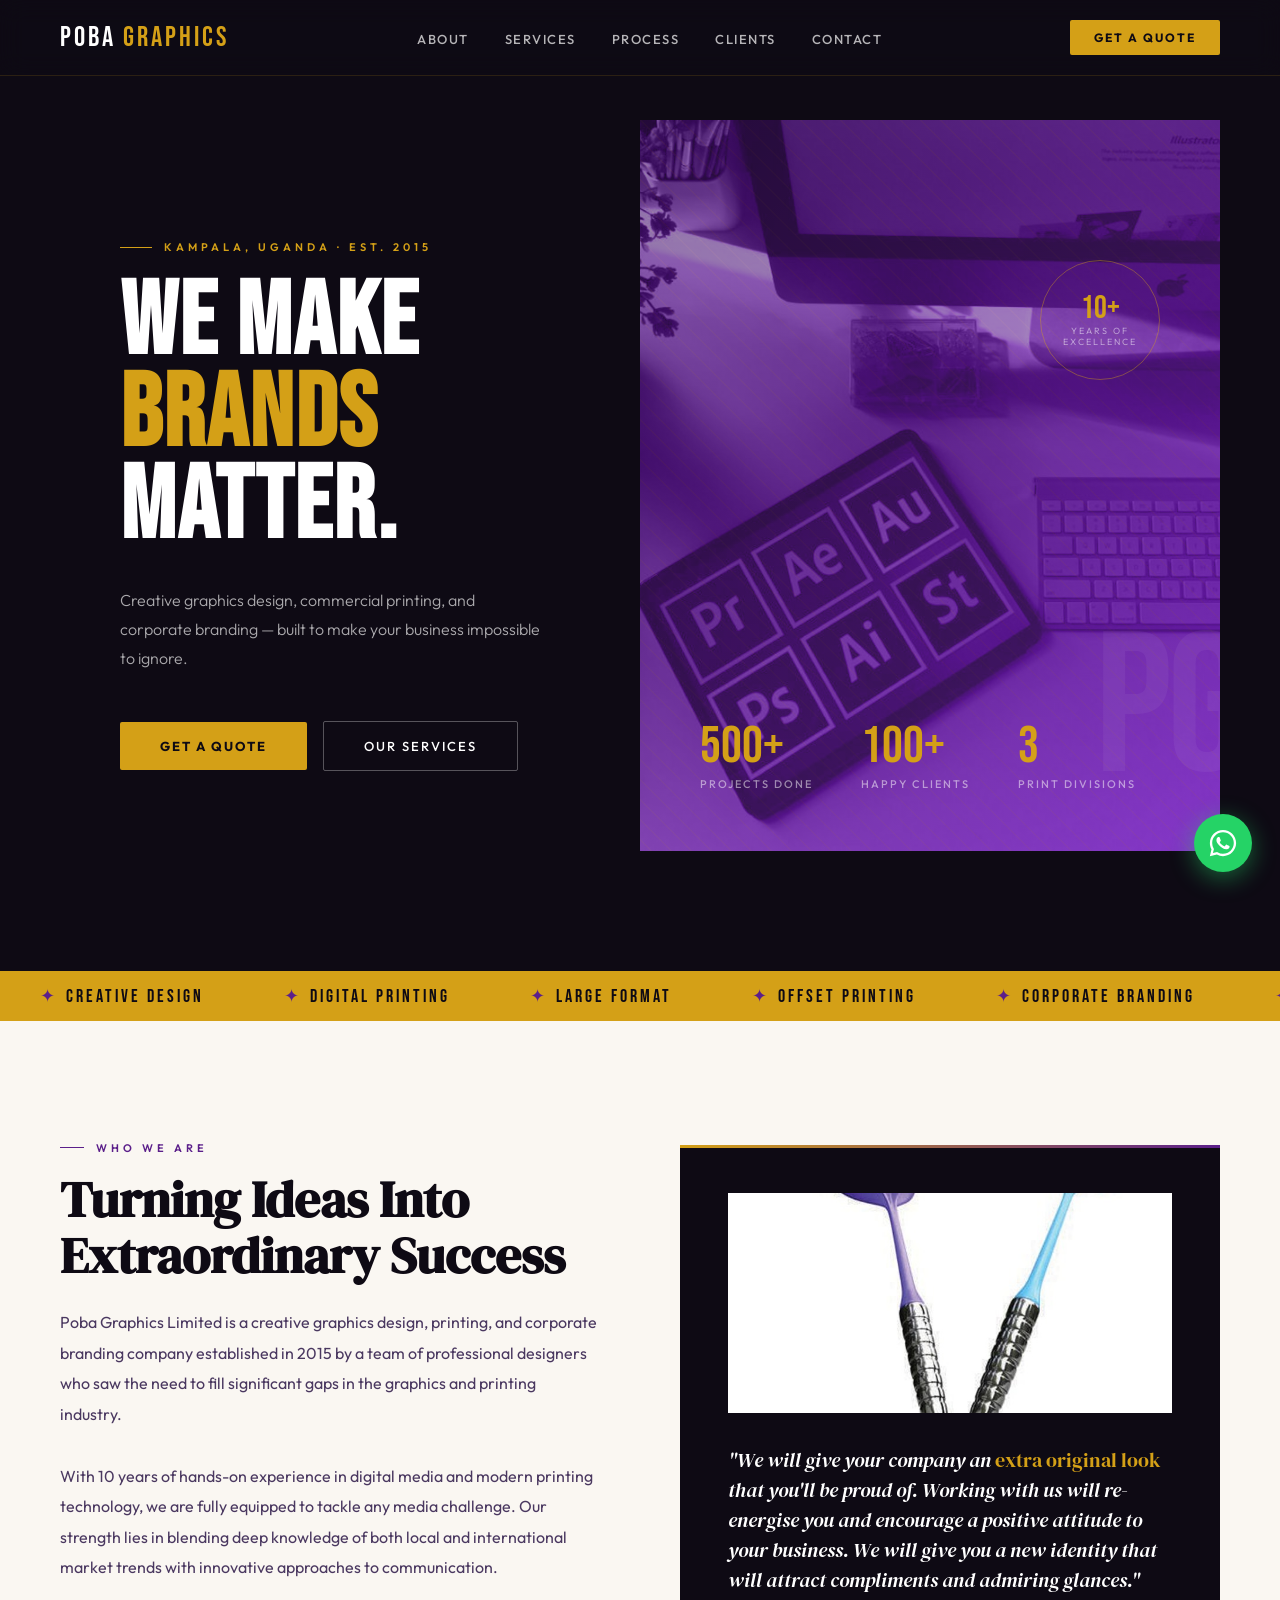
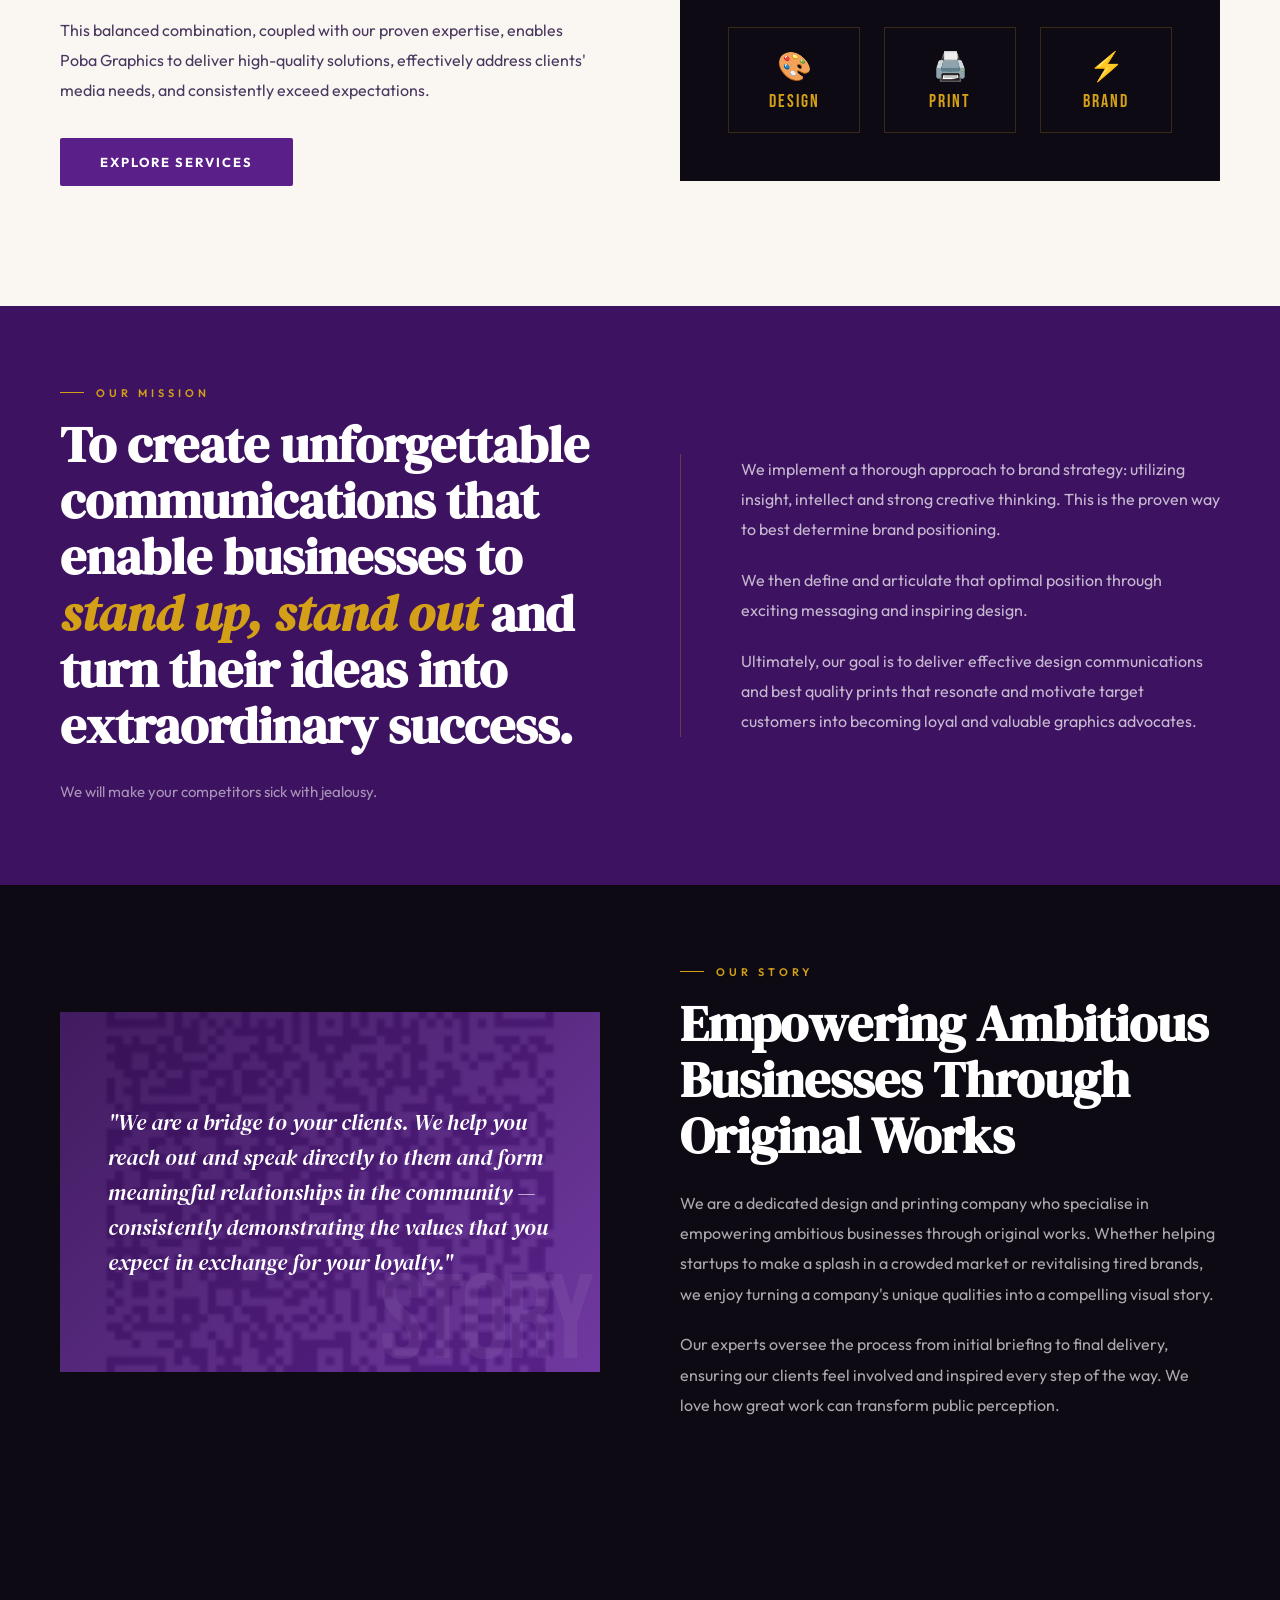
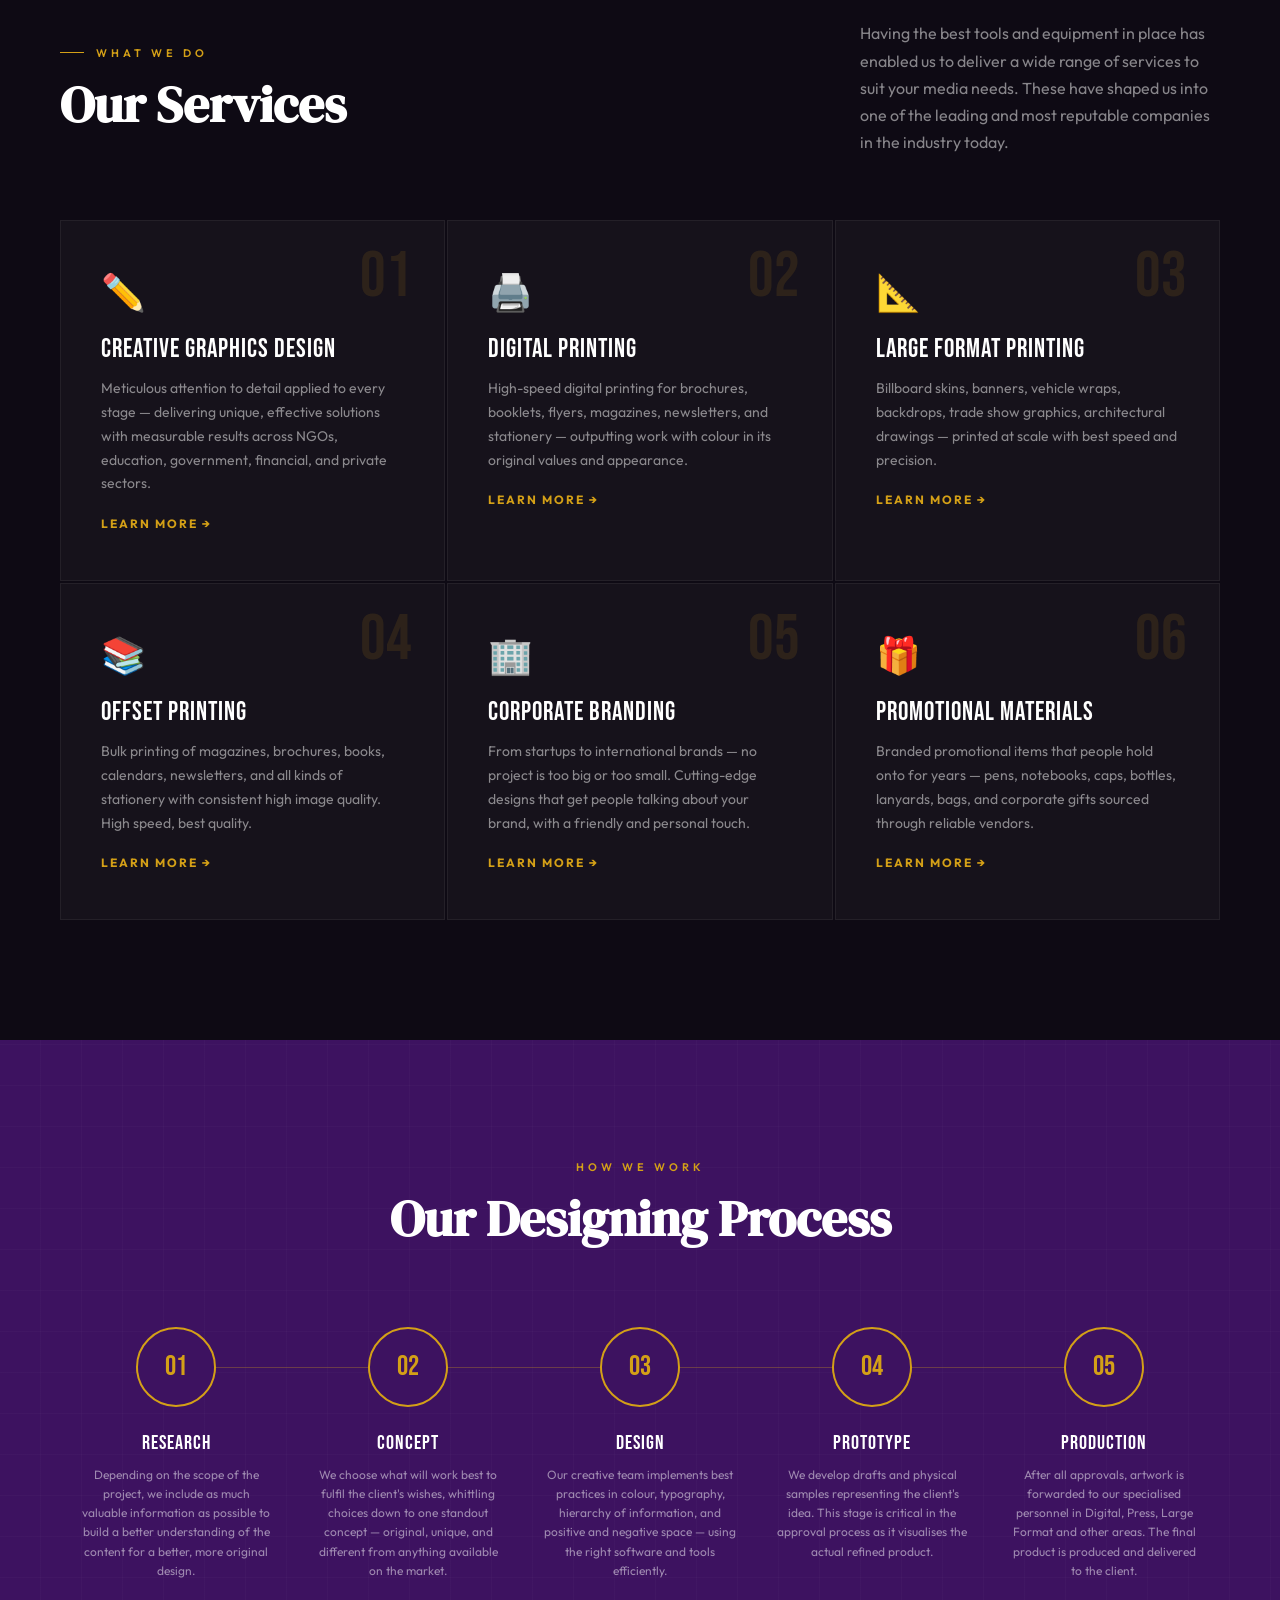
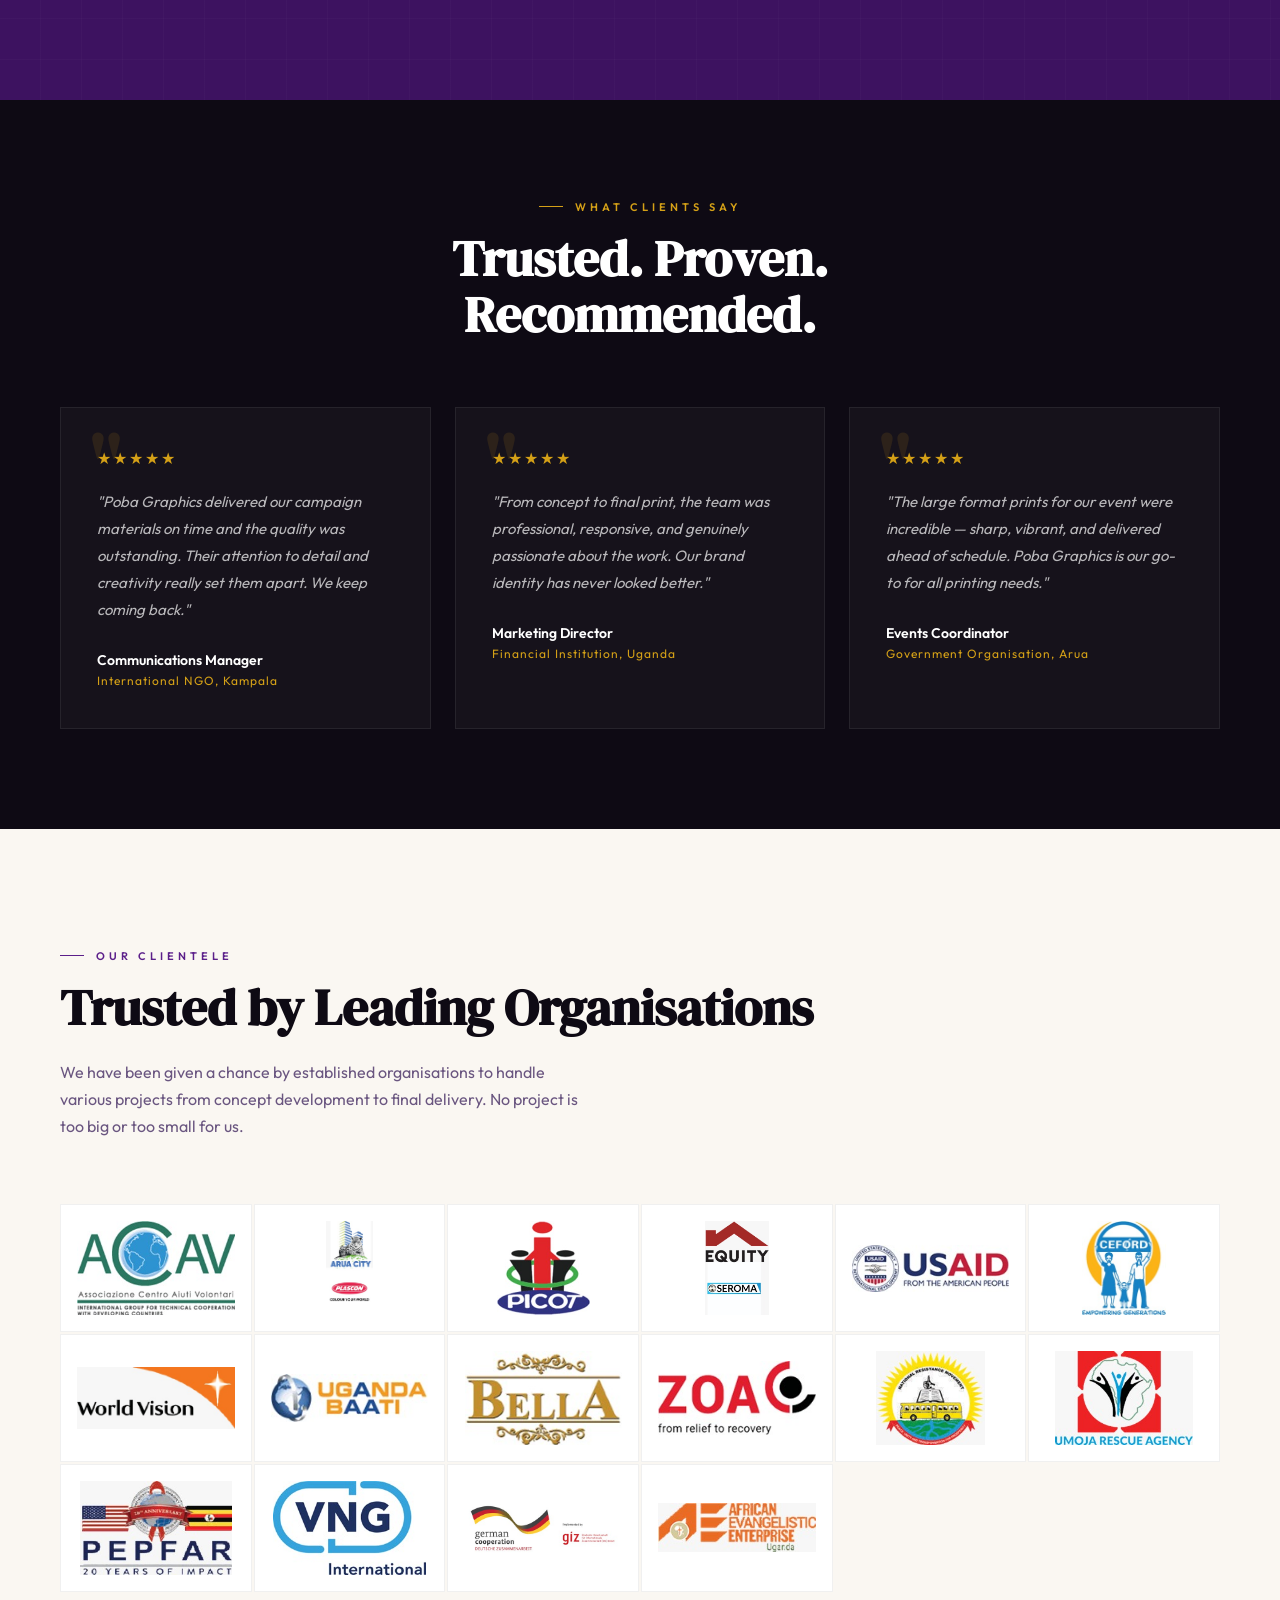
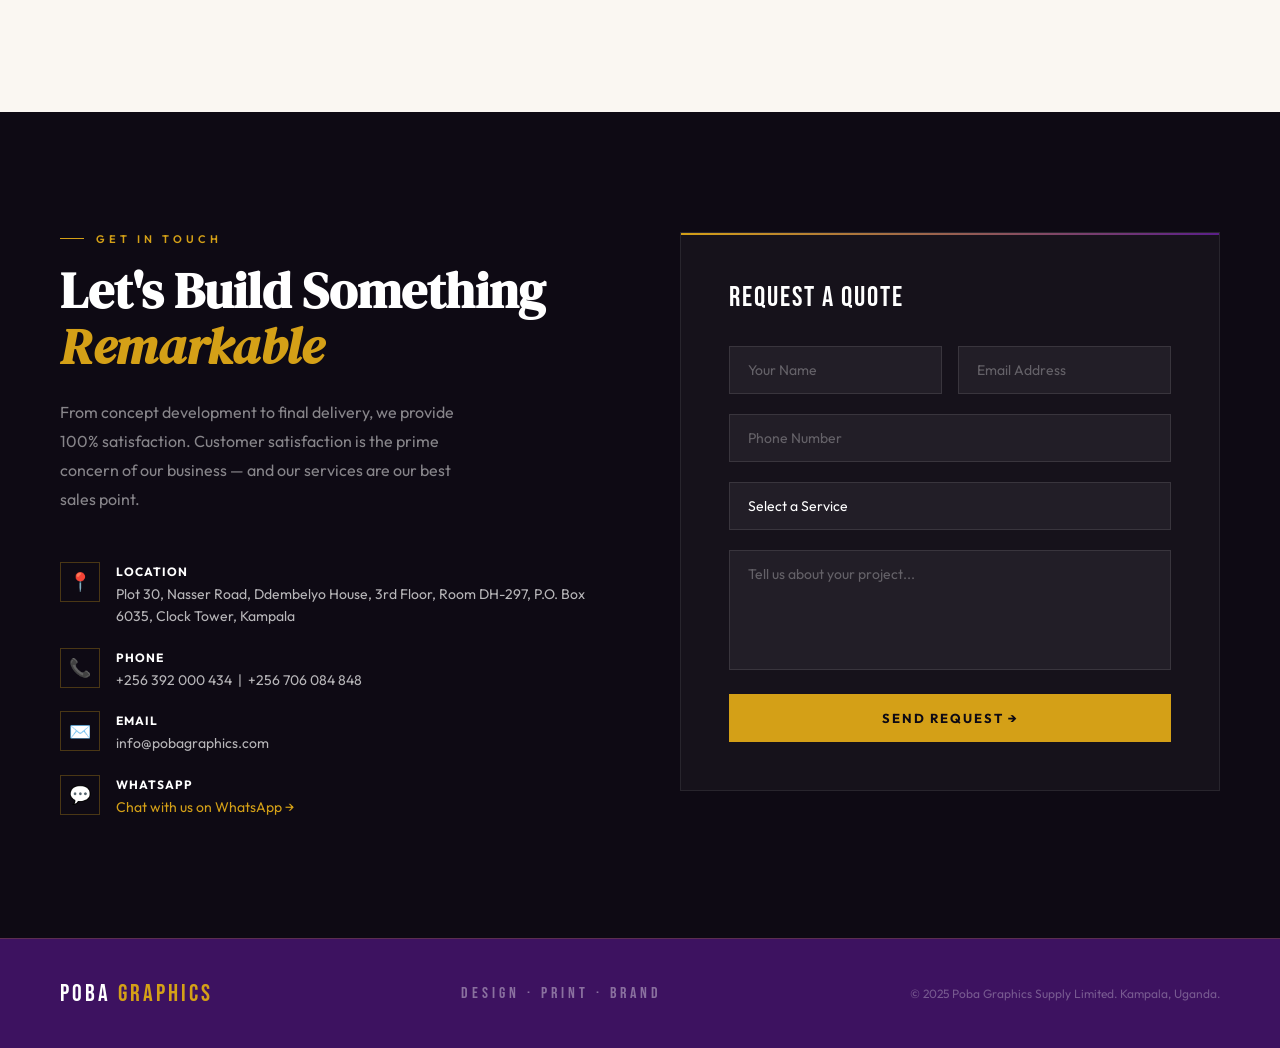
==== commit f4427c64: "All improvements: mobile menu, WhatsApp button, scroll-to-top, testimonials, Formspree form, active " ====
--- a/index.html
+++ b/index.html
@@ -4,23 +4,48 @@
 <meta charset="UTF-8">
 <meta name="viewport" content="width=device-width, initial-scale=1.0">
 <title>Poba Graphics Supply Limited | Design · Print · Brand</title>
+<meta name="description" content="Poba Graphics Supply Limited — creative graphics design, printing, and corporate branding company based in Kampala, Uganda. Est. 2015.">
+<meta property="og:title" content="Poba Graphics Supply Limited | Design · Print · Brand">
+<meta property="og:description" content="Creative graphics design, commercial printing, and corporate branding in Kampala, Uganda. 10+ years of excellence.">
+<meta property="og:image" content="images/landing page.jpeg">
+<meta property="og:type" content="website">
+<meta name="twitter:card" content="summary_large_image">
+<link rel="icon" type="image/svg+xml" href="favicon.svg">
 <link href="https://fonts.googleapis.com/css2?family=Bebas+Neue&family=Outfit:wght@300;400;500;600;700&family=DM+Serif+Display:ital@0;1&display=swap" rel="stylesheet">
 <link rel="stylesheet" href="poba-graphics.css">
 </head>
 <body>
 
 <!-- NAV -->
-<nav>
+<nav id="mainNav">
   <a href="#" class="nav-logo">POBA <span>GRAPHICS</span></a>
-  <ul class="nav-links">
-    <li><a href="#about">About</a></li>
-    <li><a href="#services">Services</a></li>
-    <li><a href="#process">Process</a></li>
-    <li><a href="#clients">Clients</a></li>
-    <li><a href="#contact">Contact</a></li>
+  <ul class="nav-links" id="navLinks">
+    <li><a href="#about" class="nav-link">About</a></li>
+    <li><a href="#services" class="nav-link">Services</a></li>
+    <li><a href="#process" class="nav-link">Process</a></li>
+    <li><a href="#clients" class="nav-link">Clients</a></li>
+    <li><a href="#contact" class="nav-link">Contact</a></li>
   </ul>
-  <a href="#contact" class="nav-cta">Get a Quote</a>
+  <div class="nav-right">
+    <a href="#contact" class="nav-cta">Get a Quote</a>
+    <button class="hamburger" id="hamburger" aria-label="Open menu">
+      <span></span><span></span><span></span>
+    </button>
+  </div>
 </nav>
+
+<!-- MOBILE MENU OVERLAY -->
+<div class="mobile-menu" id="mobileMenu">
+  <button class="mobile-menu-close" id="mobileClose" aria-label="Close menu">✕</button>
+  <ul>
+    <li><a href="#about" class="mobile-link">About</a></li>
+    <li><a href="#services" class="mobile-link">Services</a></li>
+    <li><a href="#process" class="mobile-link">Process</a></li>
+    <li><a href="#clients" class="mobile-link">Clients</a></li>
+    <li><a href="#contact" class="mobile-link">Contact</a></li>
+    <li><a href="#contact" class="mobile-link mobile-cta">Get a Quote</a></li>
+  </ul>
+</div>
 
 <!-- HERO -->
 <section id="hero">
@@ -36,7 +61,7 @@
   <div class="hero-right">
     <div class="hero-bg-shape"></div>
     <div class="hero-pattern"></div>
-    <img src="images/landing page.jpeg" alt="Poba Graphics" style="position:absolute;inset:0;width:100%;height:100%;object-fit:cover;opacity:0.35;mix-blend-mode:luminosity;">
+    <img src="images/landing page.jpeg" alt="Poba Graphics work" loading="eager" style="position:absolute;inset:0;width:100%;height:100%;object-fit:cover;opacity:0.45;mix-blend-mode:luminosity;">
     <div class="hero-big-text">PG</div>
     <div class="hero-badge">
       <span class="badge-year">10+</span>
@@ -76,21 +101,12 @@
   </div>
   <div class="about-right fade-up">
     <div class="about-card">
-      <img src="images/profile 1.jpeg" alt="Poba Graphics Team" style="width:100%;height:220px;object-fit:cover;margin-bottom:32px;display:block;">
+      <img src="images/profile 1.jpeg" alt="Poba Graphics Team" loading="lazy" style="width:100%;height:220px;object-fit:cover;margin-bottom:32px;display:block;">
       <p class="about-card-quote">"We will give your company an <span>extra original look</span> that you'll be proud of. Working with us will re-energise you and encourage a positive attitude to your business. We will give you a new identity that will attract compliments and admiring glances."</p>
       <div class="about-pillars">
-        <div class="pillar">
-          <div class="pillar-icon">🎨</div>
-          <div class="pillar-label">Design</div>
-        </div>
-        <div class="pillar">
-          <div class="pillar-icon">🖨️</div>
-          <div class="pillar-label">Print</div>
-        </div>
-        <div class="pillar">
-          <div class="pillar-icon">⚡</div>
-          <div class="pillar-label">Brand</div>
-        </div>
+        <div class="pillar"><div class="pillar-icon">🎨</div><div class="pillar-label">Design</div></div>
+        <div class="pillar"><div class="pillar-icon">🖨️</div><div class="pillar-label">Print</div></div>
+        <div class="pillar"><div class="pillar-icon">⚡</div><div class="pillar-label">Brand</div></div>
       </div>
     </div>
   </div>
@@ -115,8 +131,8 @@
 <!-- OUR STORY -->
 <section id="story" style="background:var(--dark); padding:80px 60px;">
   <div style="display:grid; grid-template-columns:1fr 1fr; gap:80px; align-items:center; max-width:1200px; margin:0 auto;">
-    <div class="fade-up" style="background:var(--purple-dark); position:relative; overflow:hidden; min-height:360px; display:flex; align-items:center; justify-content:center;">
-      <img src="images/yy.jpeg" alt="Poba Graphics Story" style="position:absolute;inset:0;width:100%;height:100%;object-fit:cover;opacity:0.3;">
+    <div class="fade-up" style="position:relative; overflow:hidden; min-height:360px; display:flex; align-items:center; justify-content:center;">
+      <img src="images/yy.jpeg" alt="Poba Graphics Story" loading="lazy" style="position:absolute;inset:0;width:100%;height:100%;object-fit:cover;opacity:0.3;">
       <div style="position:absolute; inset:0; background:linear-gradient(135deg,rgba(61,18,96,0.85),rgba(123,45,191,0.7));"></div>
       <p style="font-family:'Bebas Neue',sans-serif; font-size:120px; color:rgba(255,255,255,0.06); position:absolute; bottom:-10px; right:10px; line-height:1; letter-spacing:-4px; user-select:none;">STORY</p>
       <p style="font-family:'DM Serif Display',serif; font-size:22px; color:var(--white); line-height:1.6; padding:48px; position:relative; z-index:1; font-style:italic;">"We are a bridge to your clients. We help you reach out and speak directly to them and form meaningful relationships in the community — consistently demonstrating the values that you expect in exchange for your loyalty."</p>
@@ -144,35 +160,35 @@
       <div class="service-num">01</div>
       <div class="service-icon">✏️</div>
       <div class="service-name">Creative Graphics Design</div>
-      <p class="service-desc">We provide graphic design solutions to communication problems that improve the flow of information in society. Meticulous attention to detail applied to every stage — delivering unique, effective solutions with measurable results.</p>
+      <p class="service-desc">Meticulous attention to detail applied to every stage — delivering unique, effective solutions with measurable results across NGOs, education, government, financial, and private sectors.</p>
       <span class="service-link">Learn More →</span>
     </a>
     <a href="services/digital-printing.html" class="service-card fade-up">
       <div class="service-num">02</div>
       <div class="service-icon">🖨️</div>
       <div class="service-name">Digital Printing</div>
-      <p class="service-desc">We print small-scale brochures, booklets, flyers, magazines, newsletters, and stationery on high-speed digital printers — outputting work with colour in its original values and appearance.</p>
+      <p class="service-desc">High-speed digital printing for brochures, booklets, flyers, magazines, newsletters, and stationery — outputting work with colour in its original values and appearance.</p>
       <span class="service-link">Learn More →</span>
     </a>
     <a href="services/large-format.html" class="service-card fade-up">
       <div class="service-num">03</div>
       <div class="service-icon">📐</div>
       <div class="service-name">Large Format Printing</div>
-      <p class="service-desc">Billboard skins, banners, vehicle wraps, backdrops, trade show graphics, architectural drawings, and construction plans — printed at scale with best speed and precision.</p>
+      <p class="service-desc">Billboard skins, banners, vehicle wraps, backdrops, trade show graphics, architectural drawings — printed at scale with best speed and precision.</p>
       <span class="service-link">Learn More →</span>
     </a>
     <a href="services/offset-printing.html" class="service-card fade-up">
       <div class="service-num">04</div>
       <div class="service-icon">📚</div>
       <div class="service-name">Offset Printing</div>
-      <p class="service-desc">Bulk printing of magazines, brochures, books, calendars, newsletters, and all kinds of stationery with consistent high image quality. High speed, best quality — have your work delivered in seconds.</p>
+      <p class="service-desc">Bulk printing of magazines, brochures, books, calendars, newsletters, and all kinds of stationery with consistent high image quality. High speed, best quality.</p>
       <span class="service-link">Learn More →</span>
     </a>
     <a href="services/corporate-branding.html" class="service-card fade-up">
       <div class="service-num">05</div>
-      <div class="service-icon">�</div>
+      <div class="service-icon">🏢</div>
       <div class="service-name">Corporate Branding</div>
-      <p class="service-desc">Since 2015, working with businesses from all industries — startups to international brands. We share your ambition and take huge pride in creating cutting-edge designs that get people talking about your brand.</p>
+      <p class="service-desc">From startups to international brands — no project is too big or too small. Cutting-edge designs that get people talking about your brand, with a friendly and personal touch.</p>
       <span class="service-link">Learn More →</span>
     </a>
     <a href="services/promotional-materials.html" class="service-card fade-up">
@@ -205,17 +221,51 @@
     <div class="step fade-up">
       <div class="step-circle">03</div>
       <div class="step-name">Design</div>
-      <p class="step-desc">Our creative team implements best practices in colour, typography, hierarchy of information, and positive and negative space — using the right software and tools to get the job done efficiently.</p>
+      <p class="step-desc">Our creative team implements best practices in colour, typography, hierarchy of information, and positive and negative space — using the right software and tools efficiently.</p>
     </div>
     <div class="step fade-up">
       <div class="step-circle">04</div>
       <div class="step-name">Prototype</div>
-      <p class="step-desc">We develop drafts and physical samples representing the client's idea. This stage is critical in the approval process as it visualises the actual refined product of the entire process.</p>
+      <p class="step-desc">We develop drafts and physical samples representing the client's idea. This stage is critical in the approval process as it visualises the actual refined product.</p>
     </div>
     <div class="step fade-up">
       <div class="step-circle">05</div>
       <div class="step-name">Production</div>
-      <p class="step-desc">After all approvals, artwork is forwarded to our specialised personnel in Digital, Press, Large Format and other areas. The final product is then produced and delivered to the client.</p>
+      <p class="step-desc">After all approvals, artwork is forwarded to our specialised personnel in Digital, Press, Large Format and other areas. The final product is produced and delivered to the client.</p>
+    </div>
+  </div>
+</section>
+
+<!-- TESTIMONIALS -->
+<section id="testimonials" style="background:var(--dark); padding:100px 60px;">
+  <div class="fade-up" style="text-align:center; margin-bottom:64px;">
+    <p class="section-tag" style="justify-content:center;">What Clients Say</p>
+    <h2 class="section-title" style="color:var(--white); max-width:600px; margin:0 auto;">Trusted. Proven. Recommended.</h2>
+  </div>
+  <div class="testimonials-grid fade-up">
+    <div class="testimonial-card">
+      <div class="testimonial-stars">★★★★★</div>
+      <p class="testimonial-text">"Poba Graphics delivered our campaign materials on time and the quality was outstanding. Their attention to detail and creativity really set them apart. We keep coming back."</p>
+      <div class="testimonial-author">
+        <div class="testimonial-name">Communications Manager</div>
+        <div class="testimonial-org">International NGO, Kampala</div>
+      </div>
+    </div>
+    <div class="testimonial-card">
+      <div class="testimonial-stars">★★★★★</div>
+      <p class="testimonial-text">"From concept to final print, the team was professional, responsive, and genuinely passionate about the work. Our brand identity has never looked better."</p>
+      <div class="testimonial-author">
+        <div class="testimonial-name">Marketing Director</div>
+        <div class="testimonial-org">Financial Institution, Uganda</div>
+      </div>
+    </div>
+    <div class="testimonial-card">
+      <div class="testimonial-stars">★★★★★</div>
+      <p class="testimonial-text">"The large format prints for our event were incredible — sharp, vibrant, and delivered ahead of schedule. Poba Graphics is our go-to for all printing needs."</p>
+      <div class="testimonial-author">
+        <div class="testimonial-name">Events Coordinator</div>
+        <div class="testimonial-org">Government Organisation, Arua</div>
+      </div>
     </div>
   </div>
 </section>
@@ -225,25 +275,25 @@
   <div class="clients-header fade-up">
     <p class="section-tag">Our Clientele</p>
     <h2 class="section-title">Trusted by Leading Organisations</h2>
-    <p class="clients-sub">We have been given a chance by established organisations to handle various projects from first stage of concept development to final delivery. Our satisfied clients have liked our services and the quick response we present on every stage of their projects. No project is too big or too small for us.</p>
+    <p class="clients-sub">We have been given a chance by established organisations to handle various projects from concept development to final delivery. No project is too big or too small for us.</p>
   </div>
   <div class="clients-grid">
-    <div class="client-tile fade-up"><img src="images/clients/1.jpeg" alt="Client"></div>
-    <div class="client-tile fade-up"><img src="images/clients/2.jpeg" alt="Client"></div>
-    <div class="client-tile fade-up"><img src="images/clients/3.jpeg" alt="Client"></div>
-    <div class="client-tile fade-up"><img src="images/clients/4.jpeg" alt="Client"></div>
-    <div class="client-tile fade-up"><img src="images/clients/5.jpeg" alt="Client"></div>
-    <div class="client-tile fade-up"><img src="images/clients/6.jpeg" alt="Client"></div>
-    <div class="client-tile fade-up"><img src="images/clients/7.jpeg" alt="Client"></div>
-    <div class="client-tile fade-up"><img src="images/clients/8.jpeg" alt="Client"></div>
-    <div class="client-tile fade-up"><img src="images/clients/9.jpeg" alt="Client"></div>
-    <div class="client-tile fade-up"><img src="images/clients/10.jpeg" alt="Client"></div>
-    <div class="client-tile fade-up"><img src="images/clients/11.jpeg" alt="Client"></div>
-    <div class="client-tile fade-up"><img src="images/clients/12.jpeg" alt="Client"></div>div>
-    <div class="client-tile fade-up"><img src="images/clients/13.jpeg" alt="Client"></div>
-    <div class="client-tile fade-up"><img src="images/clients/14.jpeg" alt="Client"></div>
-    <div class="client-tile fade-up"><img src="images/clients/15.jpeg" alt="Client"></div>
-    <div class="client-tile fade-up"><img src="images/clients/16.jpeg" alt="Client"></div>
+    <div class="client-tile fade-up"><img src="images/clients/1.jpeg" alt="Client" loading="lazy"></div>
+    <div class="client-tile fade-up"><img src="images/clients/2.jpeg" alt="Client" loading="lazy"></div>
+    <div class="client-tile fade-up"><img src="images/clients/3.jpeg" alt="Client" loading="lazy"></div>
+    <div class="client-tile fade-up"><img src="images/clients/4.jpeg" alt="Client" loading="lazy"></div>
+    <div class="client-tile fade-up"><img src="images/clients/5.jpeg" alt="Client" loading="lazy"></div>
+    <div class="client-tile fade-up"><img src="images/clients/6.jpeg" alt="Client" loading="lazy"></div>
+    <div class="client-tile fade-up"><img src="images/clients/7.jpeg" alt="Client" loading="lazy"></div>
+    <div class="client-tile fade-up"><img src="images/clients/8.jpeg" alt="Client" loading="lazy"></div>
+    <div class="client-tile fade-up"><img src="images/clients/9.jpeg" alt="Client" loading="lazy"></div>
+    <div class="client-tile fade-up"><img src="images/clients/10.jpeg" alt="Client" loading="lazy"></div>
+    <div class="client-tile fade-up"><img src="images/clients/11.jpeg" alt="Client" loading="lazy"></div>
+    <div class="client-tile fade-up"><img src="images/clients/12.jpeg" alt="Client" loading="lazy"></div>
+    <div class="client-tile fade-up"><img src="images/clients/13.jpeg" alt="Client" loading="lazy"></div>
+    <div class="client-tile fade-up"><img src="images/clients/14.jpeg" alt="Client" loading="lazy"></div>
+    <div class="client-tile fade-up"><img src="images/clients/15.jpeg" alt="Client" loading="lazy"></div>
+    <div class="client-tile fade-up"><img src="images/clients/16.jpeg" alt="Client" loading="lazy"></div>
   </div>
 </section>
 
@@ -252,7 +302,7 @@
   <div class="contact-left fade-up">
     <p class="section-tag">Get In Touch</p>
     <h2 class="section-title">Let's Build Something <em style="font-style:italic; color:var(--gold)">Remarkable</em></h2>
-    <p class="contact-tagline">From concept development to final delivery, we provide 100% satisfaction. Customer satisfaction is the prime concern of our business — and our services are our best sales point. Try us today for the best.</p>
+    <p class="contact-tagline">From concept development to final delivery, we provide 100% satisfaction. Customer satisfaction is the prime concern of our business — and our services are our best sales point.</p>
     <div class="contact-info">
       <div class="contact-item">
         <div class="contact-icon">📍</div>
@@ -265,45 +315,47 @@
         <div class="contact-icon">📞</div>
         <div class="contact-text">
           <strong>Phone</strong>
-          +256 392 000 434 &nbsp;|&nbsp; +256 706 084 848
+          <a href="tel:+256392000434" style="color:inherit; text-decoration:none;">+256 392 000 434</a> &nbsp;|&nbsp; <a href="tel:+256706084848" style="color:inherit; text-decoration:none;">+256 706 084 848</a>
         </div>
       </div>
       <div class="contact-item">
         <div class="contact-icon">✉️</div>
         <div class="contact-text">
           <strong>Email</strong>
-          info@pobagraphics.com
+          <a href="mailto:info@pobagraphics.com" style="color:inherit; text-decoration:none;">info@pobagraphics.com</a>
         </div>
       </div>
       <div class="contact-item">
-        <div class="contact-icon">🌐</div>
+        <div class="contact-icon">💬</div>
         <div class="contact-text">
-          <strong>Website</strong>
-          www.pobagraphics.com
+          <strong>WhatsApp</strong>
+          <a href="https://wa.me/256779084848" target="_blank" style="color:var(--gold); text-decoration:none;">Chat with us on WhatsApp →</a>
         </div>
       </div>
     </div>
   </div>
   <div class="contact-form-area fade-up">
     <div class="form-title">REQUEST A QUOTE</div>
-    <div class="form-row">
-      <div class="form-group"><input type="text" placeholder="Your Name"></div>
-      <div class="form-group"><input type="email" placeholder="Email Address"></div>
-    </div>
-    <div class="form-group"><input type="tel" placeholder="Phone Number"></div>
-    <div class="form-group">
-      <select>
-        <option value="" disabled selected>Select a Service</option>
-        <option>Creative Graphics Design</option>
-        <option>Digital Printing</option>
-        <option>Large Format Printing</option>
-        <option>Offset Printing</option>
-        <option>Corporate Branding</option>
-        <option>Promotional Materials</option>
-      </select>
-    </div>
-    <div class="form-group"><textarea placeholder="Tell us about your project..."></textarea></div>
-    <button class="btn-submit">Send Request →</button>
+    <form id="contactForm" action="https://formspree.io/f/xpwzejbq" method="POST">
+      <div class="form-row">
+        <div class="form-group"><input type="text" name="name" placeholder="Your Name" required></div>
+        <div class="form-group"><input type="email" name="email" placeholder="Email Address" required></div>
+      </div>
+      <div class="form-group"><input type="tel" name="phone" placeholder="Phone Number"></div>
+      <div class="form-group">
+        <select name="service" required>
+          <option value="" disabled selected>Select a Service</option>
+          <option>Creative Graphics Design</option>
+          <option>Digital Printing</option>
+          <option>Large Format Printing</option>
+          <option>Offset Printing</option>
+          <option>Corporate Branding</option>
+          <option>Promotional Materials</option>
+        </select>
+      </div>
+      <div class="form-group"><textarea name="message" placeholder="Tell us about your project..."></textarea></div>
+      <button type="submit" class="btn-submit" id="submitBtn">Send Request →</button>
+    </form>
   </div>
 </section>
 
@@ -314,12 +366,21 @@
   <div class="footer-copy">© 2025 Poba Graphics Supply Limited. Kampala, Uganda.</div>
 </footer>
 
+<!-- WHATSAPP FLOATING BUTTON -->
+<a href="https://wa.me/256779084848" class="whatsapp-float" target="_blank" aria-label="Chat on WhatsApp">
+  <svg viewBox="0 0 32 32" fill="white" xmlns="http://www.w3.org/2000/svg" width="28" height="28">
+    <path d="M16 1C7.716 1 1 7.716 1 16c0 2.628.671 5.1 1.845 7.261L1 31l8.01-1.818A14.94 14.94 0 0016 31c8.284 0 15-6.716 15-15S24.284 1 16 1zm0 27.333a12.27 12.27 0 01-6.29-1.73l-.45-.267-4.758 1.08 1.13-4.626-.294-.476A12.267 12.267 0 013.667 16C3.667 9.189 9.189 3.667 16 3.667S28.333 9.189 28.333 16 22.811 28.333 16 28.333zm6.735-9.184c-.369-.184-2.183-1.077-2.522-1.2-.338-.123-.585-.184-.831.184-.246.369-.954 1.2-1.17 1.447-.215.246-.43.277-.8.092-.369-.184-1.558-.574-2.967-1.83-1.097-.977-1.837-2.184-2.052-2.553-.215-.369-.023-.568.162-.752.166-.165.369-.43.553-.645.185-.215.246-.369.369-.615.123-.246.062-.461-.031-.645-.092-.184-.831-2.003-1.138-2.74-.3-.72-.605-.623-.831-.634l-.708-.012c-.246 0-.645.092-.983.461-.338.369-1.292 1.262-1.292 3.077s1.323 3.569 1.507 3.815c.184.246 2.603 3.976 6.308 5.576.882.38 1.569.607 2.104.777.884.281 1.689.242 2.325.147.709-.106 2.183-.893 2.49-1.755.308-.862.308-1.6.216-1.755-.093-.154-.338-.246-.708-.43z"/>
+  </svg>
+</a>
+
+<!-- SCROLL TO TOP -->
+<button class="scroll-top" id="scrollTop" aria-label="Scroll to top">↑</button>
+
 <script>
-  // Marquee content
+  // Marquee
   const items = ['Creative Design','Digital Printing','Large Format','Offset Printing','Corporate Branding','Promotional Materials','10 Years Experience','Based in Kampala'];
   const track = document.getElementById('marqueeTrack');
-  const repeated = [...items, ...items, ...items, ...items];
-  repeated.forEach(t => {
+  [...items,...items,...items,...items].forEach(t => {
     const el = document.createElement('span');
     el.className = 'marquee-item';
     el.innerHTML = `<span class="marquee-dot">✦</span>${t}`;
@@ -335,16 +396,68 @@
     observer.observe(el);
   });
 
-  // Nav shrink on scroll
+  // Nav shrink + active link on scroll
+  const sections = document.querySelectorAll('section[id]');
+  const navLinks = document.querySelectorAll('.nav-link');
   window.addEventListener('scroll', () => {
-    document.querySelector('nav').style.padding = window.scrollY > 60 ? '12px 60px' : '20px 60px';
+    const nav = document.querySelector('nav');
+    nav.style.padding = window.scrollY > 60 ? '12px 60px' : '20px 60px';
+    // active link
+    let current = '';
+    sections.forEach(s => { if (window.scrollY >= s.offsetTop - 120) current = s.id; });
+    navLinks.forEach(a => {
+      a.classList.remove('active');
+      if (a.getAttribute('href') === '#' + current) a.classList.add('active');
+    });
+    // scroll-to-top visibility
+    document.getElementById('scrollTop').classList.toggle('visible', window.scrollY > 400);
   });
 
-  // Form submit
-  document.querySelector('.btn-submit').addEventListener('click', function() {
-    this.textContent = '✓ Message Sent!';
-    this.style.background = '#2ECC71';
-    setTimeout(() => { this.textContent = 'Send Request →'; this.style.background = ''; }, 3000);
+  // Mobile hamburger menu
+  const hamburger = document.getElementById('hamburger');
+  const mobileMenu = document.getElementById('mobileMenu');
+  const mobileClose = document.getElementById('mobileClose');
+  hamburger.addEventListener('click', () => {
+    mobileMenu.classList.add('open');
+    document.body.style.overflow = 'hidden';
+  });
+  mobileClose.addEventListener('click', closeMenu);
+  document.querySelectorAll('.mobile-link').forEach(l => l.addEventListener('click', closeMenu));
+  function closeMenu() {
+    mobileMenu.classList.remove('open');
+    document.body.style.overflow = '';
+  }
+
+  // Scroll to top
+  document.getElementById('scrollTop').addEventListener('click', () => window.scrollTo({ top: 0, behavior: 'smooth' }));
+
+  // Formspree contact form
+  const form = document.getElementById('contactForm');
+  const btn = document.getElementById('submitBtn');
+  form.addEventListener('submit', async (e) => {
+    e.preventDefault();
+    btn.textContent = 'Sending...';
+    btn.disabled = true;
+    try {
+      const res = await fetch(form.action, {
+        method: 'POST',
+        body: new FormData(form),
+        headers: { 'Accept': 'application/json' }
+      });
+      if (res.ok) {
+        btn.textContent = '✓ Message Sent!';
+        btn.style.background = '#2ECC71';
+        form.reset();
+        setTimeout(() => { btn.textContent = 'Send Request →'; btn.style.background = ''; btn.disabled = false; }, 4000);
+      } else {
+        throw new Error();
+      }
+    } catch {
+      btn.textContent = 'Failed — Try Again';
+      btn.style.background = '#E74C3C';
+      btn.disabled = false;
+      setTimeout(() => { btn.textContent = 'Send Request →'; btn.style.background = ''; }, 3000);
+    }
   });
 </script>
 </body>
--- a/poba-graphics.css
+++ b/poba-graphics.css
@@ -11,512 +11,239 @@
 }
 
 * { margin: 0; padding: 0; box-sizing: border-box; }
-
 html { scroll-behavior: smooth; }
-
-body {
-  font-family: 'Outfit', sans-serif;
-  background: var(--dark);
-  color: var(--white);
-  overflow-x: hidden;
-}
+body { font-family: 'Outfit', sans-serif; background: var(--dark); color: var(--white); overflow-x: hidden; }
 
 /* ── NAV ── */
 nav {
-  position: fixed; top: 0; left: 0; right: 0; z-index: 100;
+  position: fixed; top: 0; left: 0; right: 0; z-index: 1000;
   padding: 20px 60px;
   display: flex; align-items: center; justify-content: space-between;
-  background: rgba(14,10,20,0.85);
+  background: rgba(14,10,20,0.9);
   backdrop-filter: blur(12px);
   border-bottom: 1px solid rgba(212,160,23,0.15);
   transition: padding 0.3s;
 }
-.nav-logo {
-  font-family: 'Bebas Neue', sans-serif;
-  font-size: 28px;
-  letter-spacing: 3px;
-  color: var(--white);
-  text-decoration: none;
-}
+.nav-logo { font-family: 'Bebas Neue', sans-serif; font-size: 28px; letter-spacing: 3px; color: var(--white); text-decoration: none; }
 .nav-logo span { color: var(--gold); }
 .nav-links { display: flex; gap: 36px; list-style: none; }
-.nav-links a {
-  font-size: 13px; font-weight: 500; letter-spacing: 1.5px;
-  text-transform: uppercase; color: rgba(255,255,255,0.7);
-  text-decoration: none; transition: color 0.2s;
-}
-.nav-links a:hover { color: var(--gold); }
-.nav-cta {
-  background: var(--gold); color: var(--dark);
-  padding: 10px 24px; border-radius: 2px;
-  font-size: 12px; font-weight: 700; letter-spacing: 2px;
-  text-transform: uppercase; text-decoration: none;
-  transition: background 0.2s, transform 0.2s;
-}
+.nav-links a { font-size: 13px; font-weight: 500; letter-spacing: 1.5px; text-transform: uppercase; color: rgba(255,255,255,0.7); text-decoration: none; transition: color 0.2s; position: relative; padding-bottom: 4px; }
+.nav-links a::after { content: ''; position: absolute; bottom: 0; left: 0; width: 0; height: 1px; background: var(--gold); transition: width 0.25s; }
+.nav-links a:hover, .nav-links a.active { color: var(--gold); }
+.nav-links a:hover::after, .nav-links a.active::after { width: 100%; }
+.nav-right { display: flex; align-items: center; gap: 16px; }
+.nav-cta { background: var(--gold); color: var(--dark); padding: 10px 24px; border-radius: 2px; font-size: 12px; font-weight: 700; letter-spacing: 2px; text-transform: uppercase; text-decoration: none; transition: background 0.2s, transform 0.2s; }
 .nav-cta:hover { background: var(--gold-light); transform: translateY(-1px); }
 
+/* ── HAMBURGER ── */
+.hamburger { display: none; flex-direction: column; gap: 5px; background: none; border: none; cursor: pointer; padding: 4px; }
+.hamburger span { display: block; width: 24px; height: 2px; background: var(--white); transition: all 0.3s; border-radius: 2px; }
+
+/* ── MOBILE MENU ── */
+.mobile-menu {
+  position: fixed; inset: 0; z-index: 2000;
+  background: rgba(14,10,20,0.98);
+  backdrop-filter: blur(20px);
+  display: flex; align-items: center; justify-content: center;
+  flex-direction: column;
+  opacity: 0; pointer-events: none;
+  transform: translateY(-20px);
+  transition: opacity 0.3s, transform 0.3s;
+}
+.mobile-menu.open { opacity: 1; pointer-events: all; transform: translateY(0); }
+.mobile-menu ul { list-style: none; text-align: center; }
+.mobile-menu ul li { margin: 16px 0; }
+.mobile-link { font-family: 'Bebas Neue', sans-serif; font-size: 40px; letter-spacing: 4px; color: var(--white); text-decoration: none; transition: color 0.2s; }
+.mobile-link:hover { color: var(--gold); }
+.mobile-cta { background: var(--gold); color: var(--dark) !important; padding: 14px 40px; font-size: 20px; margin-top: 12px; display: inline-block; }
+.mobile-menu-close { position: absolute; top: 28px; right: 28px; background: none; border: none; color: var(--white); font-size: 28px; cursor: pointer; transition: color 0.2s; }
+.mobile-menu-close:hover { color: var(--gold); }
+
 /* ── HERO ── */
-#hero {
-  min-height: 100vh;
-  display: grid; grid-template-columns: 1fr 1fr;
-  position: relative; overflow: hidden;
-}
-.hero-left {
-  display: flex; flex-direction: column; justify-content: center;
-  padding: 120px 60px 80px;
-  position: relative; z-index: 2;
-}
-.hero-eyebrow {
-  font-size: 11px; font-weight: 600; letter-spacing: 4px;
-  text-transform: uppercase; color: var(--gold);
-  margin-bottom: 24px;
-  display: flex; align-items: center; gap: 12px;
-}
-.hero-eyebrow::before {
-  content: ''; display: block;
-  width: 32px; height: 1px; background: var(--gold);
-}
-h1 {
-  font-family: 'Bebas Neue', sans-serif;
-  font-size: clamp(72px, 8vw, 120px);
-  line-height: 0.9;
-  letter-spacing: 2px;
-  color: var(--white);
-  margin-bottom: 32px;
-}
-h1 em {
-  font-style: normal; color: var(--gold);
-  display: block;
-}
-.hero-sub {
-  font-size: 16px; font-weight: 300; line-height: 1.8;
-  color: rgba(255,255,255,0.65);
-  max-width: 420px;
-  margin-bottom: 48px;
-}
+#hero { min-height: 100vh; display: grid; grid-template-columns: 1fr 1fr; position: relative; overflow: hidden; }
+.hero-left { display: flex; flex-direction: column; justify-content: center; padding: 120px 60px 80px; position: relative; z-index: 2; }
+.hero-eyebrow { font-size: 11px; font-weight: 600; letter-spacing: 4px; text-transform: uppercase; color: var(--gold); margin-bottom: 24px; display: flex; align-items: center; gap: 12px; }
+.hero-eyebrow::before { content: ''; display: block; width: 32px; height: 1px; background: var(--gold); }
+h1 { font-family: 'Bebas Neue', sans-serif; font-size: clamp(72px, 8vw, 120px); line-height: 0.9; letter-spacing: 2px; color: var(--white); margin-bottom: 32px; }
+h1 em { font-style: normal; color: var(--gold); display: block; }
+.hero-sub { font-size: 16px; font-weight: 300; line-height: 1.8; color: rgba(255,255,255,0.65); max-width: 420px; margin-bottom: 48px; }
 .hero-actions { display: flex; gap: 16px; align-items: center; }
-.btn-primary {
-  background: var(--gold); color: var(--dark);
-  padding: 16px 40px; border-radius: 2px;
-  font-size: 13px; font-weight: 700; letter-spacing: 2px;
-  text-transform: uppercase; text-decoration: none;
-  transition: all 0.25s;
-  display: inline-block;
-}
+.btn-primary { background: var(--gold); color: var(--dark); padding: 16px 40px; border-radius: 2px; font-size: 13px; font-weight: 700; letter-spacing: 2px; text-transform: uppercase; text-decoration: none; transition: all 0.25s; display: inline-block; }
 .btn-primary:hover { background: var(--gold-light); transform: translateY(-2px); box-shadow: 0 12px 32px rgba(212,160,23,0.3); }
-.btn-outline {
-  border: 1px solid rgba(255,255,255,0.3); color: var(--white);
-  padding: 16px 40px; border-radius: 2px;
-  font-size: 13px; font-weight: 500; letter-spacing: 2px;
-  text-transform: uppercase; text-decoration: none;
-  transition: all 0.25s;
-}
+.btn-outline { border: 1px solid rgba(255,255,255,0.3); color: var(--white); padding: 16px 40px; border-radius: 2px; font-size: 13px; font-weight: 500; letter-spacing: 2px; text-transform: uppercase; text-decoration: none; transition: all 0.25s; }
 .btn-outline:hover { border-color: var(--gold); color: var(--gold); }
-
-.hero-right {
-  position: relative; overflow: hidden;
-}
-.hero-bg-shape {
-  position: absolute; inset: 0;
-  background: linear-gradient(135deg, var(--purple-dark) 0%, var(--purple) 50%, var(--purple-mid) 100%);
-}
-.hero-pattern {
-  position: absolute; inset: 0; opacity: 0.06;
-  background-image:
-    repeating-linear-gradient(45deg, var(--gold) 0, var(--gold) 1px, transparent 0, transparent 50%);
-  background-size: 20px 20px;
-}
-.hero-big-text {
-  position: absolute; bottom: 40px; right: -20px;
-  font-family: 'Bebas Neue', sans-serif;
-  font-size: 200px; line-height: 1;
-  color: rgba(255,255,255,0.05);
-  letter-spacing: -5px;
-  white-space: nowrap;
-  user-select: none;
-}
-.hero-stats {
-  position: absolute; bottom: 60px; left: 60px;
-  display: flex; gap: 48px;
-}
+.hero-right { position: relative; overflow: hidden; }
+.hero-bg-shape { position: absolute; inset: 0; background: linear-gradient(135deg, var(--purple-dark) 0%, var(--purple) 50%, var(--purple-mid) 100%); }
+.hero-pattern { position: absolute; inset: 0; opacity: 0.06; background-image: repeating-linear-gradient(45deg, var(--gold) 0, var(--gold) 1px, transparent 0, transparent 50%); background-size: 20px 20px; }
+.hero-big-text { position: absolute; bottom: 40px; right: -20px; font-family: 'Bebas Neue', sans-serif; font-size: 200px; line-height: 1; color: rgba(255,255,255,0.05); letter-spacing: -5px; white-space: nowrap; user-select: none; }
+.hero-stats { position: absolute; bottom: 60px; left: 60px; display: flex; gap: 48px; }
 .stat-item { text-align: left; }
-.stat-num {
-  font-family: 'Bebas Neue', sans-serif;
-  font-size: 52px; line-height: 1;
-  color: var(--gold);
-}
-.stat-label {
-  font-size: 11px; font-weight: 500;
-  letter-spacing: 2px; text-transform: uppercase;
-  color: rgba(255,255,255,0.5);
-  margin-top: 4px;
-}
-.hero-badge {
-  position: absolute; top: 140px; right: 60px;
-  width: 120px; height: 120px;
-  border: 1px solid rgba(212,160,23,0.4);
-  border-radius: 50%;
-  display: flex; flex-direction: column;
-  align-items: center; justify-content: center;
-  text-align: center;
-}
-.hero-badge .badge-year {
-  font-family: 'Bebas Neue', sans-serif;
-  font-size: 32px; color: var(--gold); line-height: 1;
-}
-.hero-badge .badge-since {
-  font-size: 9px; letter-spacing: 2px;
-  color: rgba(255,255,255,0.5); text-transform: uppercase;
-}
+.stat-num { font-family: 'Bebas Neue', sans-serif; font-size: 52px; line-height: 1; color: var(--gold); }
+.stat-label { font-size: 11px; font-weight: 500; letter-spacing: 2px; text-transform: uppercase; color: rgba(255,255,255,0.5); margin-top: 4px; }
+.hero-badge { position: absolute; top: 140px; right: 60px; width: 120px; height: 120px; border: 1px solid rgba(212,160,23,0.4); border-radius: 50%; display: flex; flex-direction: column; align-items: center; justify-content: center; text-align: center; }
+.hero-badge .badge-year { font-family: 'Bebas Neue', sans-serif; font-size: 32px; color: var(--gold); line-height: 1; }
+.hero-badge .badge-since { font-size: 9px; letter-spacing: 2px; color: rgba(255,255,255,0.5); text-transform: uppercase; }
 
 /* ── MARQUEE ── */
-.marquee-bar {
-  background: var(--gold);
-  padding: 14px 0; overflow: hidden;
-}
-.marquee-track {
-  display: flex; gap: 0;
-  animation: marquee 20s linear infinite;
-  white-space: nowrap;
-}
-.marquee-item {
-  font-family: 'Bebas Neue', sans-serif;
-  font-size: 18px; letter-spacing: 3px;
-  color: var(--dark);
-  padding: 0 40px;
-  flex-shrink: 0;
-}
-.marquee-dot {
-  color: var(--purple);
-  padding: 0 8px 0 0;
-}
-@keyframes marquee {
-  0% { transform: translateX(0); }
-  100% { transform: translateX(-50%); }
-}
+.marquee-bar { background: var(--gold); padding: 14px 0; overflow: hidden; }
+.marquee-track { display: flex; animation: marquee 20s linear infinite; white-space: nowrap; }
+.marquee-item { font-family: 'Bebas Neue', sans-serif; font-size: 18px; letter-spacing: 3px; color: var(--dark); padding: 0 40px; flex-shrink: 0; }
+.marquee-dot { color: var(--purple); padding: 0 8px 0 0; }
+@keyframes marquee { 0% { transform: translateX(0); } 100% { transform: translateX(-50%); } }
 
 /* ── SECTION BASE ── */
 section { padding: 120px 60px; }
-.section-tag {
-  font-size: 11px; font-weight: 600; letter-spacing: 4px;
-  text-transform: uppercase; color: var(--gold);
-  margin-bottom: 16px;
-  display: flex; align-items: center; gap: 12px;
-}
-.section-tag::before {
-  content: ''; width: 24px; height: 1px; background: var(--gold);
-}
-.section-title {
-  font-family: 'DM Serif Display', serif;
-  font-size: clamp(36px, 4vw, 56px);
-  line-height: 1.1;
-  margin-bottom: 24px;
-}
+.section-tag { font-size: 11px; font-weight: 600; letter-spacing: 4px; text-transform: uppercase; color: var(--gold); margin-bottom: 16px; display: flex; align-items: center; gap: 12px; }
+.section-tag::before { content: ''; width: 24px; height: 1px; background: var(--gold); }
+.section-title { font-family: 'DM Serif Display', serif; font-size: clamp(36px, 4vw, 56px); line-height: 1.1; margin-bottom: 24px; }
 
 /* ── ABOUT ── */
-#about {
-  background: var(--cream);
-  color: var(--dark);
-  display: grid; grid-template-columns: 1fr 1fr; gap: 80px;
-  align-items: center;
-}
+#about { background: var(--cream); color: var(--dark); display: grid; grid-template-columns: 1fr 1fr; gap: 80px; align-items: center; }
 #about .section-tag { color: var(--purple); }
 #about .section-tag::before { background: var(--purple); }
 #about .section-title { color: var(--dark); }
-.about-body {
-  font-size: 16px; line-height: 1.9;
-  color: #4A3860;
-  margin-bottom: 32px;
-}
+.about-body { font-size: 16px; line-height: 1.9; color: #4A3860; margin-bottom: 32px; }
 .about-right { position: relative; }
-.about-card {
-  background: var(--dark);
-  padding: 48px;
-  position: relative;
-  overflow: hidden;
-}
-.about-card::before {
-  content: '';
-  position: absolute; top: 0; left: 0; right: 0;
-  height: 3px;
-  background: linear-gradient(90deg, var(--gold), var(--purple));
-}
-.about-card-quote {
-  font-family: 'DM Serif Display', serif;
-  font-size: 22px; line-height: 1.5;
-  color: var(--white);
-  margin-bottom: 32px;
-  font-style: italic;
-}
+.about-card { background: var(--dark); padding: 48px; position: relative; overflow: hidden; }
+.about-card::before { content: ''; position: absolute; top: 0; left: 0; right: 0; height: 3px; background: linear-gradient(90deg, var(--gold), var(--purple)); }
+.about-card-quote { font-family: 'DM Serif Display', serif; font-size: 20px; line-height: 1.5; color: var(--white); margin-bottom: 32px; font-style: italic; }
 .about-card-quote span { color: var(--gold); font-style: normal; }
-.about-pillars {
-  display: flex; gap: 24px;
-}
-.pillar {
-  flex: 1; text-align: center;
-  border: 1px solid rgba(212,160,23,0.2);
-  padding: 20px 12px;
-}
+.about-pillars { display: flex; gap: 24px; }
+.pillar { flex: 1; text-align: center; border: 1px solid rgba(212,160,23,0.2); padding: 20px 12px; }
 .pillar-icon { font-size: 28px; margin-bottom: 8px; }
-.pillar-label {
-  font-family: 'Bebas Neue', sans-serif;
-  font-size: 18px; letter-spacing: 2px;
-  color: var(--gold);
-}
+.pillar-label { font-family: 'Bebas Neue', sans-serif; font-size: 18px; letter-spacing: 2px; color: var(--gold); }
 
 /* ── SERVICES ── */
-#services {
-  background: var(--dark);
-}
-.services-header {
-  display: flex; justify-content: space-between; align-items: flex-end;
-  margin-bottom: 64px;
-}
-.services-intro {
-  font-size: 16px; color: rgba(255,255,255,0.5);
-  max-width: 360px; line-height: 1.7;
-}
-.services-grid {
-  display: grid; grid-template-columns: repeat(3, 1fr); gap: 2px;
-}
-.service-card {
-  background: rgba(255,255,255,0.03);
-  border: 1px solid rgba(255,255,255,0.06);
-  padding: 48px 40px;
-  transition: all 0.3s;
-  position: relative; overflow: hidden;
-  cursor: default;
-}
-.service-card::before {
-  content: '';
-  position: absolute; bottom: 0; left: 0; right: 0; height: 0;
-  background: linear-gradient(180deg, transparent, rgba(91,31,138,0.3));
-  transition: height 0.4s;
-}
+#services { background: var(--dark); }
+.services-header { display: flex; justify-content: space-between; align-items: flex-end; margin-bottom: 64px; }
+.services-intro { font-size: 16px; color: rgba(255,255,255,0.5); max-width: 360px; line-height: 1.7; }
+.services-grid { display: grid; grid-template-columns: repeat(3, 1fr); gap: 2px; }
+a.service-card { text-decoration: none; display: block; }
+.service-card { background: rgba(255,255,255,0.03); border: 1px solid rgba(255,255,255,0.06); padding: 48px 40px; transition: all 0.3s; position: relative; overflow: hidden; cursor: pointer; }
+.service-card::before { content: ''; position: absolute; bottom: 0; left: 0; right: 0; height: 0; background: linear-gradient(180deg, transparent, rgba(91,31,138,0.3)); transition: height 0.4s; }
 .service-card:hover { border-color: rgba(212,160,23,0.4); transform: translateY(-4px); }
 .service-card:hover::before { height: 100%; }
-.service-num {
-  font-family: 'Bebas Neue', sans-serif;
-  font-size: 64px; line-height: 1;
-  color: rgba(212,160,23,0.12);
-  position: absolute; top: 24px; right: 32px;
-  transition: color 0.3s;
-}
+.service-num { font-family: 'Bebas Neue', sans-serif; font-size: 64px; line-height: 1; color: rgba(212,160,23,0.12); position: absolute; top: 24px; right: 32px; transition: color 0.3s; }
 .service-card:hover .service-num { color: rgba(212,160,23,0.25); }
 .service-icon { font-size: 36px; margin-bottom: 20px; }
-.service-name {
-  font-family: 'Bebas Neue', sans-serif;
-  font-size: 26px; letter-spacing: 1px;
-  color: var(--white);
-  margin-bottom: 12px;
-}
-.service-desc {
-  font-size: 14px; color: rgba(255,255,255,0.5);
-  line-height: 1.7;
-}
+.service-name { font-family: 'Bebas Neue', sans-serif; font-size: 26px; letter-spacing: 1px; color: var(--white); margin-bottom: 12px; }
+.service-desc { font-size: 14px; color: rgba(255,255,255,0.5); line-height: 1.7; }
+.service-link { display: inline-block; margin-top: 20px; font-size: 12px; font-weight: 700; letter-spacing: 2px; text-transform: uppercase; color: var(--gold); transition: letter-spacing 0.2s; }
+a.service-card:hover .service-link { letter-spacing: 3px; }
 
 /* ── PROCESS ── */
-#process {
-  background: var(--purple-dark);
-  position: relative; overflow: hidden;
-}
-#process::before {
-  content: '';
-  position: absolute; inset: 0;
-  background-image: repeating-linear-gradient(
-    0deg, transparent, transparent 40px,
-    rgba(255,255,255,0.02) 40px, rgba(255,255,255,0.02) 41px
-  ),
-  repeating-linear-gradient(
-    90deg, transparent, transparent 40px,
-    rgba(255,255,255,0.02) 40px, rgba(255,255,255,0.02) 41px
-  );
-}
+#process { background: var(--purple-dark); position: relative; overflow: hidden; }
+#process::before { content: ''; position: absolute; inset: 0; background-image: repeating-linear-gradient(0deg, transparent, transparent 40px, rgba(255,255,255,0.02) 40px, rgba(255,255,255,0.02) 41px), repeating-linear-gradient(90deg, transparent, transparent 40px, rgba(255,255,255,0.02) 40px, rgba(255,255,255,0.02) 41px); }
 .process-header { text-align: center; margin-bottom: 80px; position: relative; z-index: 1; }
 .process-header .section-tag { justify-content: center; }
 .process-header .section-tag::before { display: none; }
-.process-steps {
-  display: grid; grid-template-columns: repeat(5, 1fr);
-  gap: 0; position: relative; z-index: 1;
-}
-.process-steps::before {
-  content: '';
-  position: absolute; top: 40px; left: 10%; right: 10%;
-  height: 1px; background: rgba(212,160,23,0.3);
-  z-index: 0;
-}
-.step {
-  text-align: center; padding: 0 20px;
-  position: relative; z-index: 1;
-}
-.step-circle {
-  width: 80px; height: 80px;
-  border: 2px solid var(--gold);
-  border-radius: 50%;
-  display: flex; align-items: center; justify-content: center;
-  margin: 0 auto 24px;
-  background: var(--purple-dark);
-  font-family: 'Bebas Neue', sans-serif;
-  font-size: 28px; color: var(--gold);
-  transition: all 0.3s;
-}
-.step:hover .step-circle {
-  background: var(--gold); color: var(--dark);
-  transform: scale(1.1);
-}
-.step-name {
-  font-family: 'Bebas Neue', sans-serif;
-  font-size: 20px; letter-spacing: 1px;
-  color: var(--white);
-  margin-bottom: 10px;
-}
-.step-desc {
-  font-size: 12px; color: rgba(255,255,255,0.5);
-  line-height: 1.6;
-}
+.process-steps { display: grid; grid-template-columns: repeat(5, 1fr); gap: 0; position: relative; z-index: 1; }
+.process-steps::before { content: ''; position: absolute; top: 40px; left: 10%; right: 10%; height: 1px; background: rgba(212,160,23,0.3); z-index: 0; }
+.step { text-align: center; padding: 0 20px; position: relative; z-index: 1; }
+.step-circle { width: 80px; height: 80px; border: 2px solid var(--gold); border-radius: 50%; display: flex; align-items: center; justify-content: center; margin: 0 auto 24px; background: var(--purple-dark); font-family: 'Bebas Neue', sans-serif; font-size: 28px; color: var(--gold); transition: all 0.3s; }
+.step:hover .step-circle { background: var(--gold); color: var(--dark); transform: scale(1.1); }
+.step-name { font-family: 'Bebas Neue', sans-serif; font-size: 20px; letter-spacing: 1px; color: var(--white); margin-bottom: 10px; }
+.step-desc { font-size: 12px; color: rgba(255,255,255,0.5); line-height: 1.6; }
+
+/* ── TESTIMONIALS ── */
+.testimonials-grid { display: grid; grid-template-columns: repeat(3, 1fr); gap: 24px; max-width: 1200px; margin: 0 auto; }
+.testimonial-card { background: rgba(255,255,255,0.03); border: 1px solid rgba(255,255,255,0.07); padding: 40px 36px; position: relative; transition: all 0.3s; }
+.testimonial-card:hover { border-color: rgba(212,160,23,0.3); transform: translateY(-4px); }
+.testimonial-card::before { content: '"'; font-family: 'DM Serif Display', serif; font-size: 80px; color: rgba(212,160,23,0.12); position: absolute; top: 16px; left: 28px; line-height: 1; }
+.testimonial-stars { color: var(--gold); font-size: 16px; margin-bottom: 20px; letter-spacing: 2px; }
+.testimonial-text { font-size: 15px; color: rgba(255,255,255,0.7); line-height: 1.8; margin-bottom: 28px; font-style: italic; }
+.testimonial-name { font-weight: 600; font-size: 14px; color: var(--white); }
+.testimonial-org { font-size: 12px; color: var(--gold); letter-spacing: 1px; margin-top: 4px; }
 
 /* ── CLIENTS ── */
-#clients {
-  background: var(--cream); color: var(--dark);
-}
+#clients { background: var(--cream); color: var(--dark); }
 #clients .section-tag { color: var(--purple); }
 #clients .section-tag::before { background: var(--purple); }
 #clients .section-title { color: var(--dark); }
 .clients-header { margin-bottom: 64px; }
-.clients-sub {
-  font-size: 16px; color: #6A5680; line-height: 1.7; max-width: 520px;
-}
-.clients-grid {
-  display: grid; grid-template-columns: repeat(6, 1fr);
-  gap: 2px;
-}
-.client-tile {
-  background: var(--white);
-  padding: 28px 20px;
-  text-align: center;
-  border: 1px solid rgba(0,0,0,0.06);
-  transition: all 0.2s;
-}
-.client-tile:hover {
-  border-color: var(--purple);
-  transform: translateY(-3px);
-  box-shadow: 0 8px 24px rgba(91,31,138,0.12);
-}
-.client-name {
-  font-family: 'Bebas Neue', sans-serif;
-  font-size: 16px; letter-spacing: 1px;
-  color: var(--dark);
-}
-.client-type {
-  font-size: 10px; color: var(--gray);
-  letter-spacing: 1px; text-transform: uppercase;
-  margin-top: 4px;
-}
+.clients-sub { font-size: 16px; color: #6A5680; line-height: 1.7; max-width: 520px; }
+.clients-grid { display: grid; grid-template-columns: repeat(6, 1fr); gap: 2px; }
+.client-tile { background: var(--white); padding: 16px; display: flex; align-items: center; justify-content: center; border: 1px solid rgba(0,0,0,0.06); transition: all 0.25s; aspect-ratio: 3/2; overflow: hidden; }
+.client-tile img { width: 100%; height: 100%; object-fit: contain; transition: transform 0.3s; }
+.client-tile:hover { border-color: var(--purple); transform: translateY(-3px); box-shadow: 0 8px 24px rgba(91,31,138,0.12); }
+.client-tile:hover img { transform: scale(1.06); }
 
 /* ── CONTACT ── */
-#contact {
-  background: var(--dark);
-  display: grid; grid-template-columns: 1fr 1fr; gap: 80px;
-  align-items: start;
-}
+#contact { background: var(--dark); display: grid; grid-template-columns: 1fr 1fr; gap: 80px; align-items: start; }
 .contact-left .section-title { color: var(--white); }
-.contact-tagline {
-  font-size: 16px; color: rgba(255,255,255,0.5);
-  line-height: 1.8; margin-bottom: 48px;
-  max-width: 400px;
-}
+.contact-tagline { font-size: 16px; color: rgba(255,255,255,0.5); line-height: 1.8; margin-bottom: 48px; max-width: 400px; }
 .contact-info { display: flex; flex-direction: column; gap: 20px; }
-.contact-item {
-  display: flex; gap: 16px; align-items: flex-start;
-}
-.contact-icon {
-  width: 40px; height: 40px;
-  border: 1px solid rgba(212,160,23,0.3);
-  display: flex; align-items: center; justify-content: center;
-  font-size: 18px; flex-shrink: 0;
-}
+.contact-item { display: flex; gap: 16px; align-items: flex-start; }
+.contact-icon { width: 40px; height: 40px; border: 1px solid rgba(212,160,23,0.3); display: flex; align-items: center; justify-content: center; font-size: 18px; flex-shrink: 0; }
 .contact-text { font-size: 14px; line-height: 1.6; color: rgba(255,255,255,0.7); }
 .contact-text strong { color: var(--white); display: block; font-size: 12px; letter-spacing: 1px; text-transform: uppercase; margin-bottom: 2px; }
-
-.contact-form-area {
-  background: rgba(255,255,255,0.03);
-  border: 1px solid rgba(255,255,255,0.08);
-  padding: 48px;
-  position: relative;
-}
-.contact-form-area::before {
-  content: '';
-  position: absolute; top: 0; left: 0; right: 0; height: 2px;
-  background: linear-gradient(90deg, var(--gold), var(--purple));
-}
-.form-title {
-  font-family: 'Bebas Neue', sans-serif;
-  font-size: 28px; letter-spacing: 2px;
-  color: var(--white); margin-bottom: 32px;
-}
+.contact-form-area { background: rgba(255,255,255,0.03); border: 1px solid rgba(255,255,255,0.08); padding: 48px; position: relative; }
+.contact-form-area::before { content: ''; position: absolute; top: 0; left: 0; right: 0; height: 2px; background: linear-gradient(90deg, var(--gold), var(--purple)); }
+.form-title { font-family: 'Bebas Neue', sans-serif; font-size: 28px; letter-spacing: 2px; color: var(--white); margin-bottom: 32px; }
 .form-group { margin-bottom: 20px; }
-.form-group input, .form-group select, .form-group textarea {
-  width: 100%;
-  background: rgba(255,255,255,0.05);
-  border: 1px solid rgba(255,255,255,0.1);
-  color: var(--white);
-  padding: 14px 18px;
-  font-family: 'Outfit', sans-serif;
-  font-size: 14px;
-  outline: none;
-  transition: border-color 0.2s;
-  appearance: none;
-}
-.form-group input::placeholder,
-.form-group textarea::placeholder { color: rgba(255,255,255,0.3); }
-.form-group input:focus,
-.form-group select:focus,
-.form-group textarea:focus { border-color: var(--gold); }
+.form-group input, .form-group select, .form-group textarea { width: 100%; background: rgba(255,255,255,0.05); border: 1px solid rgba(255,255,255,0.1); color: var(--white); padding: 14px 18px; font-family: 'Outfit', sans-serif; font-size: 14px; outline: none; transition: border-color 0.2s; appearance: none; }
+.form-group input::placeholder, .form-group textarea::placeholder { color: rgba(255,255,255,0.3); }
+.form-group input:focus, .form-group select:focus, .form-group textarea:focus { border-color: var(--gold); }
 .form-group select option { background: var(--dark); color: var(--white); }
 .form-group textarea { height: 120px; resize: none; }
 .form-row { display: grid; grid-template-columns: 1fr 1fr; gap: 16px; }
-.btn-submit {
-  width: 100%; background: var(--gold); color: var(--dark);
-  border: none; padding: 16px;
-  font-family: 'Outfit', sans-serif;
-  font-size: 13px; font-weight: 700; letter-spacing: 2px;
-  text-transform: uppercase; cursor: pointer;
-  transition: all 0.25s;
-}
-.btn-submit:hover { background: var(--gold-light); transform: translateY(-2px); }
+.btn-submit { width: 100%; background: var(--gold); color: var(--dark); border: none; padding: 16px; font-family: 'Outfit', sans-serif; font-size: 13px; font-weight: 700; letter-spacing: 2px; text-transform: uppercase; cursor: pointer; transition: all 0.25s; }
+.btn-submit:hover:not(:disabled) { background: var(--gold-light); transform: translateY(-2px); }
+.btn-submit:disabled { opacity: 0.7; cursor: not-allowed; }
 
 /* ── FOOTER ── */
-footer {
-  background: var(--purple-dark);
-  padding: 40px 60px;
-  display: flex; align-items: center; justify-content: space-between;
-  border-top: 1px solid rgba(212,160,23,0.2);
-}
-.footer-logo {
-  font-family: 'Bebas Neue', sans-serif;
-  font-size: 24px; letter-spacing: 3px; color: var(--white);
-}
+footer { background: var(--purple-dark); padding: 40px 60px; display: flex; align-items: center; justify-content: space-between; border-top: 1px solid rgba(212,160,23,0.2); }
+.footer-logo { font-family: 'Bebas Neue', sans-serif; font-size: 24px; letter-spacing: 3px; color: var(--white); }
 .footer-logo span { color: var(--gold); }
-.footer-tagline {
-  font-family: 'Bebas Neue', sans-serif;
-  font-size: 16px; letter-spacing: 4px;
-  color: rgba(255,255,255,0.4);
-}
-.footer-copy {
-  font-size: 12px; color: rgba(255,255,255,0.3);
-}
+.footer-tagline { font-family: 'Bebas Neue', sans-serif; font-size: 16px; letter-spacing: 4px; color: rgba(255,255,255,0.4); }
+.footer-copy { font-size: 12px; color: rgba(255,255,255,0.3); }
+
+/* ── WHATSAPP FLOAT ── */
+.whatsapp-float {
+  position: fixed; bottom: 28px; right: 28px; z-index: 999;
+  width: 58px; height: 58px; border-radius: 50%;
+  background: #25D366;
+  display: flex; align-items: center; justify-content: center;
+  box-shadow: 0 6px 24px rgba(37,211,102,0.45);
+  transition: transform 0.25s, box-shadow 0.25s;
+  animation: wa-pulse 2.5s infinite;
+}
+.whatsapp-float:hover { transform: scale(1.1); box-shadow: 0 8px 32px rgba(37,211,102,0.6); animation: none; }
+@keyframes wa-pulse {
+  0%, 100% { box-shadow: 0 6px 24px rgba(37,211,102,0.45); }
+  50% { box-shadow: 0 6px 32px rgba(37,211,102,0.75), 0 0 0 8px rgba(37,211,102,0.1); }
+}
+
+/* ── SCROLL TO TOP ── */
+.scroll-top {
+  position: fixed; bottom: 96px; right: 32px; z-index: 999;
+  width: 44px; height: 44px;
+  background: var(--purple); color: var(--white);
+  border: 1px solid rgba(212,160,23,0.3);
+  border-radius: 2px; font-size: 18px;
+  cursor: pointer; transition: all 0.25s;
+  opacity: 0; pointer-events: none;
+}
+.scroll-top.visible { opacity: 1; pointer-events: all; }
+.scroll-top:hover { background: var(--gold); color: var(--dark); transform: translateY(-2px); }
 
 /* ── ANIMATIONS ── */
-.fade-up {
-  opacity: 0; transform: translateY(40px);
-  transition: opacity 0.7s ease, transform 0.7s ease;
-}
+.fade-up { opacity: 0; transform: translateY(40px); transition: opacity 0.7s ease, transform 0.7s ease; }
 .fade-up.visible { opacity: 1; transform: translateY(0); }
+
+/* ── MISSION & STORY responsive ── */
+@media (max-width: 900px) {
+  #mission > div, #story > div { grid-template-columns: 1fr !important; gap: 40px !important; }
+  #story > div > div:first-child { min-height: 240px !important; }
+  #mission, #story { padding: 60px 24px !important; }
+  #mission > div > div:last-child { border-left: none !important; padding-left: 0 !important; border-top: 1px solid rgba(212,160,23,0.3); padding-top: 32px; }
+}
 
 /* ── RESPONSIVE ── */
 @media (max-width: 900px) {
   nav { padding: 16px 24px; }
   .nav-links { display: none; }
+  .hamburger { display: flex; }
   #hero { grid-template-columns: 1fr; }
   .hero-right { display: none; }
   section { padding: 80px 24px; }
@@ -526,88 +253,14 @@
   .process-steps::before { display: none; }
   .clients-grid { grid-template-columns: repeat(3, 1fr); }
   .services-header { flex-direction: column; align-items: flex-start; gap: 16px; }
+  .testimonials-grid { grid-template-columns: 1fr; gap: 16px; }
   footer { flex-direction: column; gap: 16px; text-align: center; }
-}
-
-/* ── MISSION & STORY responsive ── */
-@media (max-width: 900px) {
-  #mission > div,
-  #story > div {
-    grid-template-columns: 1fr !important;
-    gap: 40px !important;
-  }
-  #story > div > div:first-child {
-    min-height: 240px !important;
-  }
-  #mission,
-  #story {
-    padding: 60px 24px !important;
-  }
-  #mission > div > div:last-child {
-    border-left: none !important;
-    padding-left: 0 !important;
-    border-top: 1px solid rgba(212,160,23,0.3);
-    padding-top: 32px;
-  }
-}
-
-/* ── SERVICE CARD AS LINK ── */
-a.service-card {
-  text-decoration: none;
-  display: block;
-}
-.service-link {
-  display: inline-block;
-  margin-top: 20px;
-  font-size: 12px;
-  font-weight: 700;
-  letter-spacing: 2px;
-  text-transform: uppercase;
-  color: var(--gold);
-  transition: letter-spacing 0.2s;
-}
-a.service-card:hover .service-link {
-  letter-spacing: 3px;
-}
-
-/* ── CLIENT TILES WITH IMAGES ── */
-.clients-grid {
-  display: grid;
-  grid-template-columns: repeat(6, 1fr);
-  gap: 2px;
-}
-.client-tile {
-  background: var(--white);
-  padding: 16px;
-  display: flex;
-  align-items: center;
-  justify-content: center;
-  border: 1px solid rgba(0,0,0,0.06);
-  transition: all 0.2s;
-  aspect-ratio: 3/2;
-  overflow: hidden;
-}
-.client-tile img {
-  width: 100%;
-  height: 100%;
-  object-fit: contain;
-  filter: grayscale(100%);
-  opacity: 0.7;
-  transition: all 0.3s;
-}
-.client-tile:hover img {
-  filter: grayscale(0%);
-  opacity: 1;
-}
-.client-tile:hover {
-  border-color: var(--purple);
-  transform: translateY(-3px);
-  box-shadow: 0 8px 24px rgba(91,31,138,0.12);
-}
-
-@media (max-width: 900px) {
-  .clients-grid { grid-template-columns: repeat(3, 1fr); }
-}
-@media (max-width: 500px) {
+  .whatsapp-float { bottom: 20px; right: 20px; width: 52px; height: 52px; }
+  .scroll-top { bottom: 84px; right: 20px; }
+}
+
+@media (max-width: 600px) {
+  .services-grid { grid-template-columns: 1fr; }
   .clients-grid { grid-template-columns: repeat(2, 1fr); }
-}
+  .form-row { grid-template-columns: 1fr; }
+}
